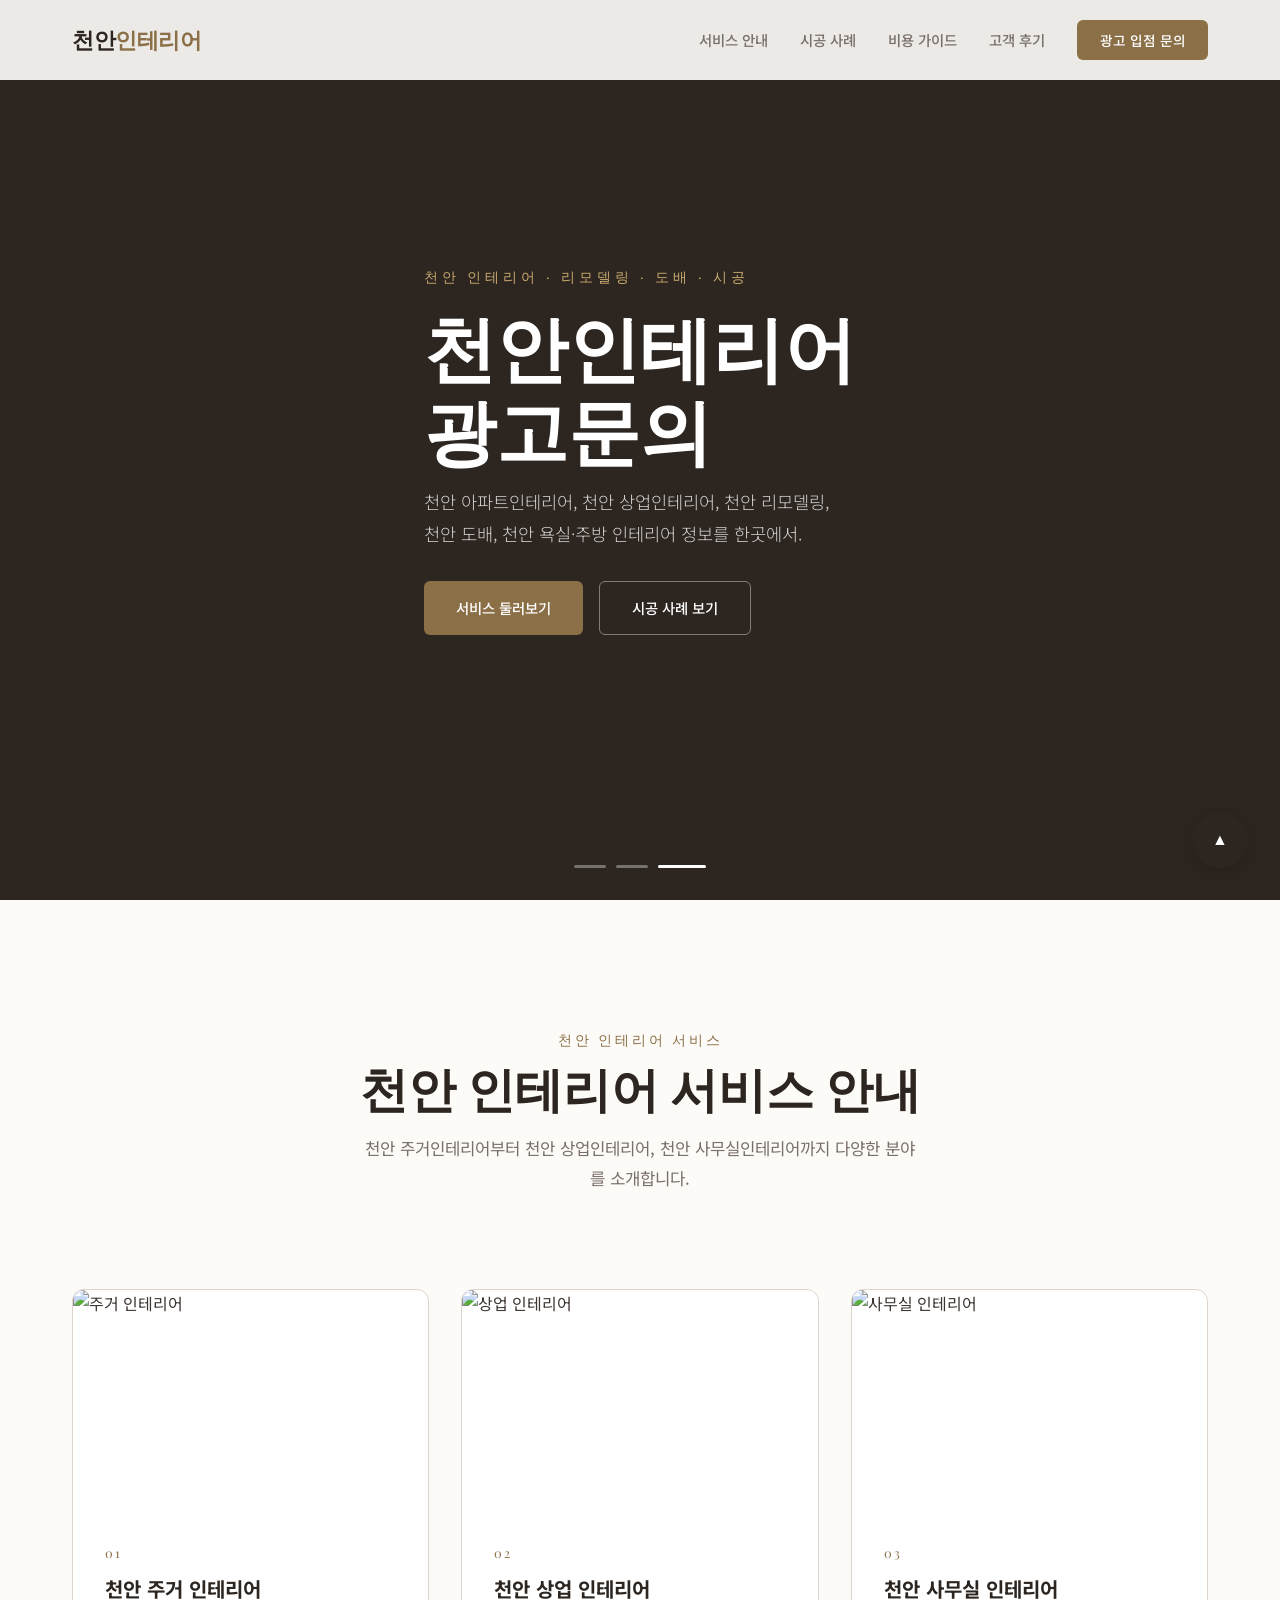
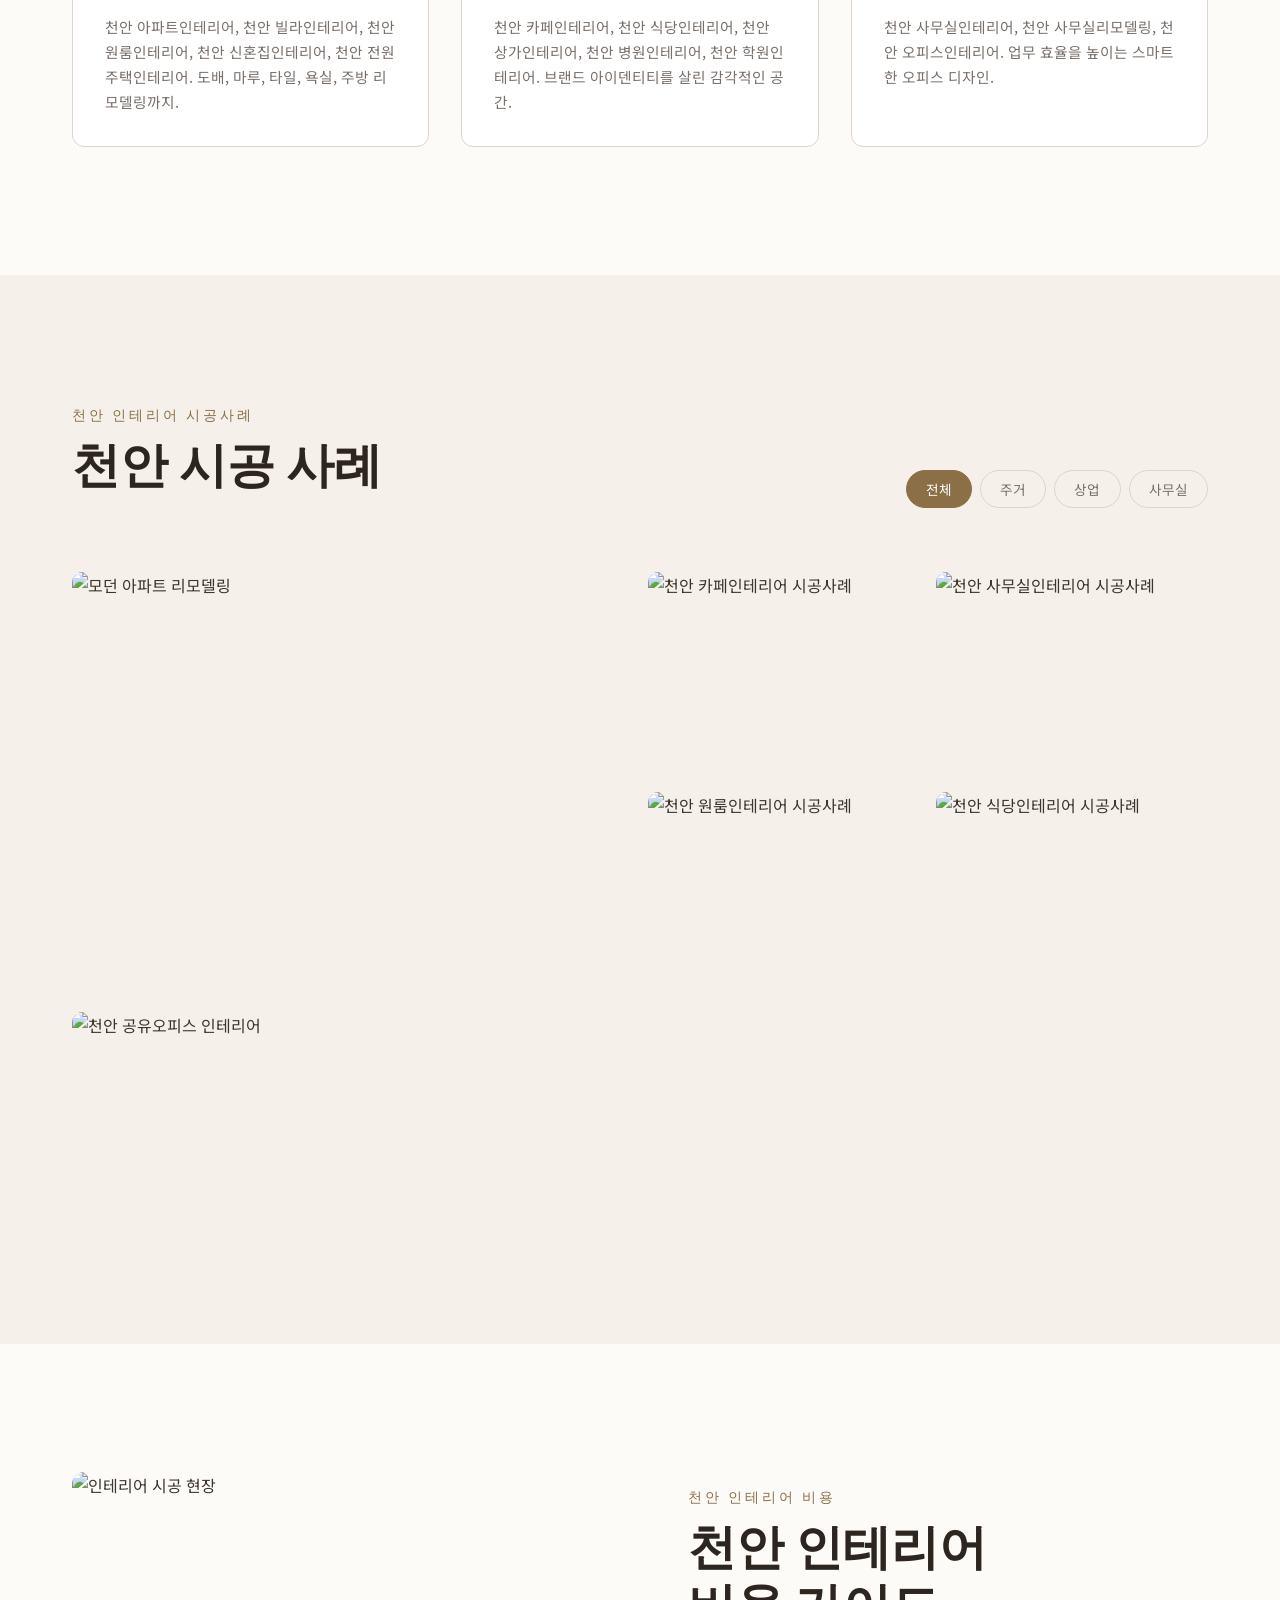
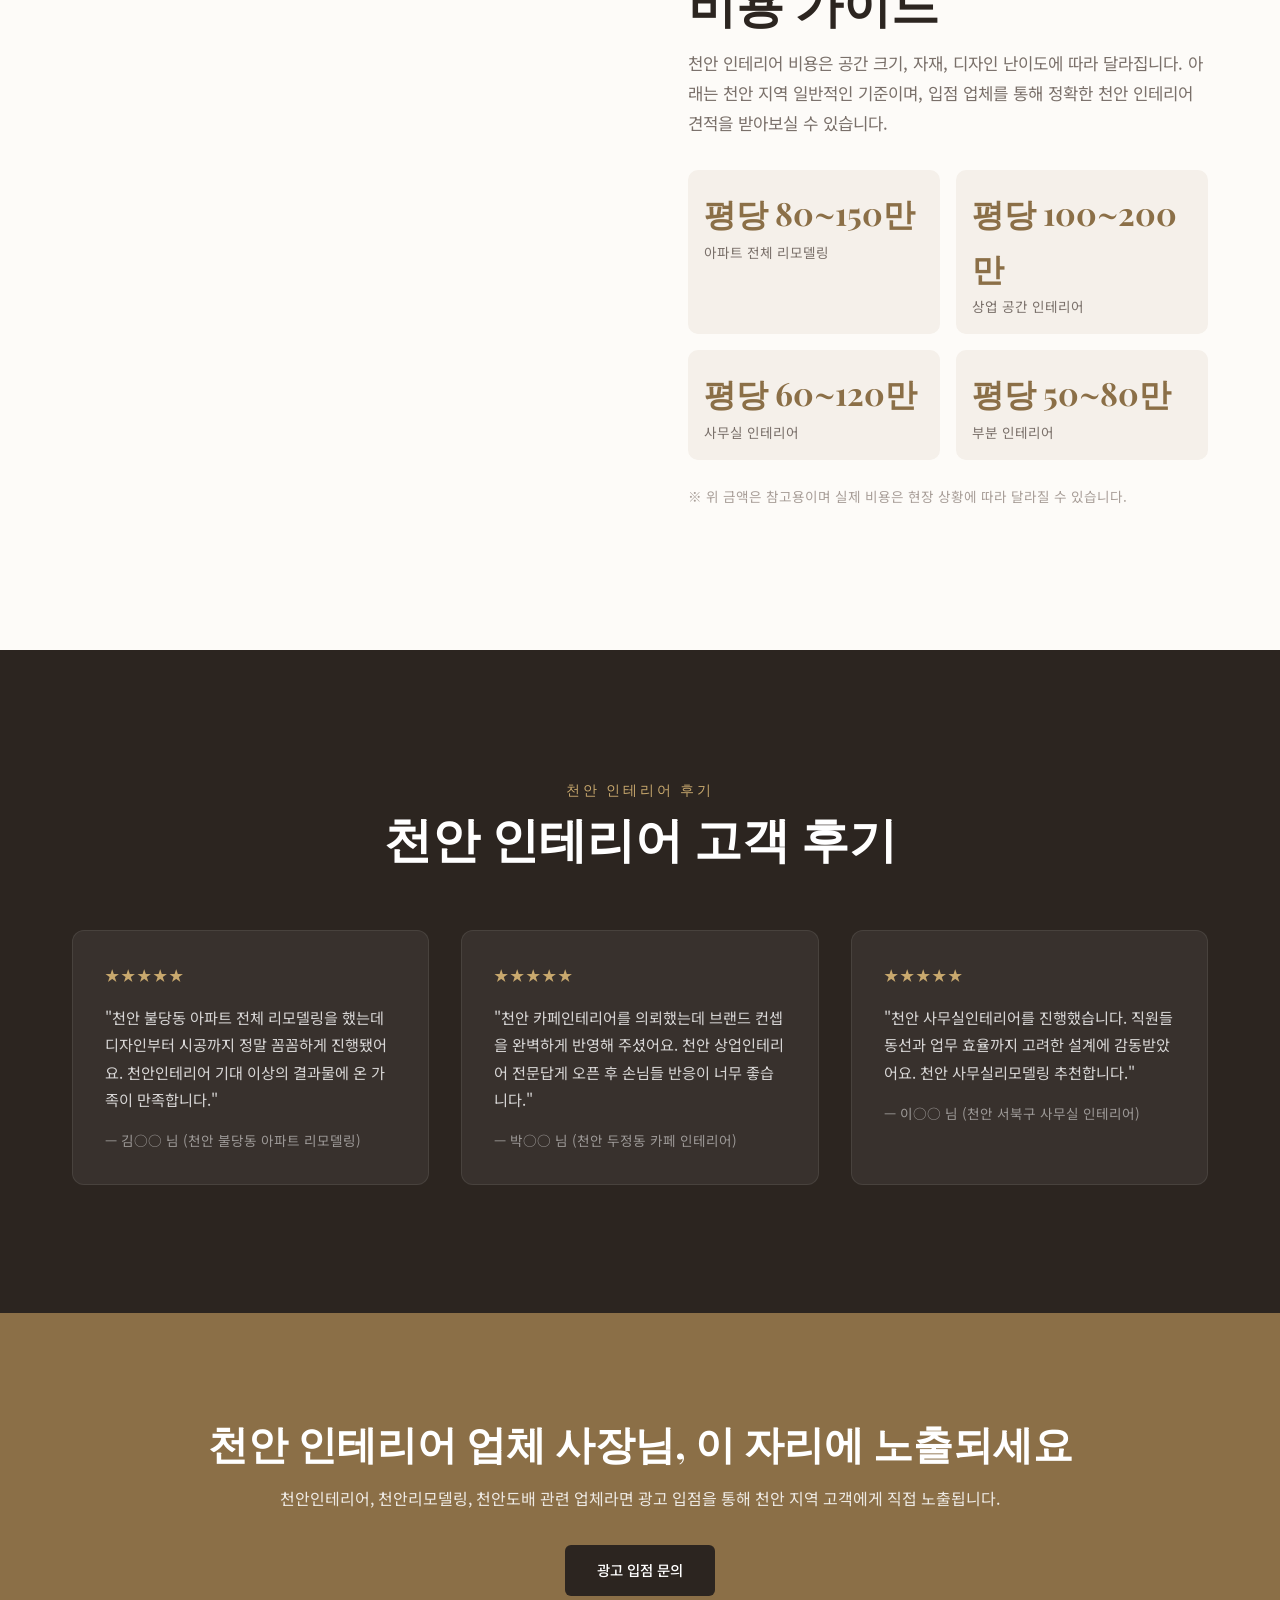
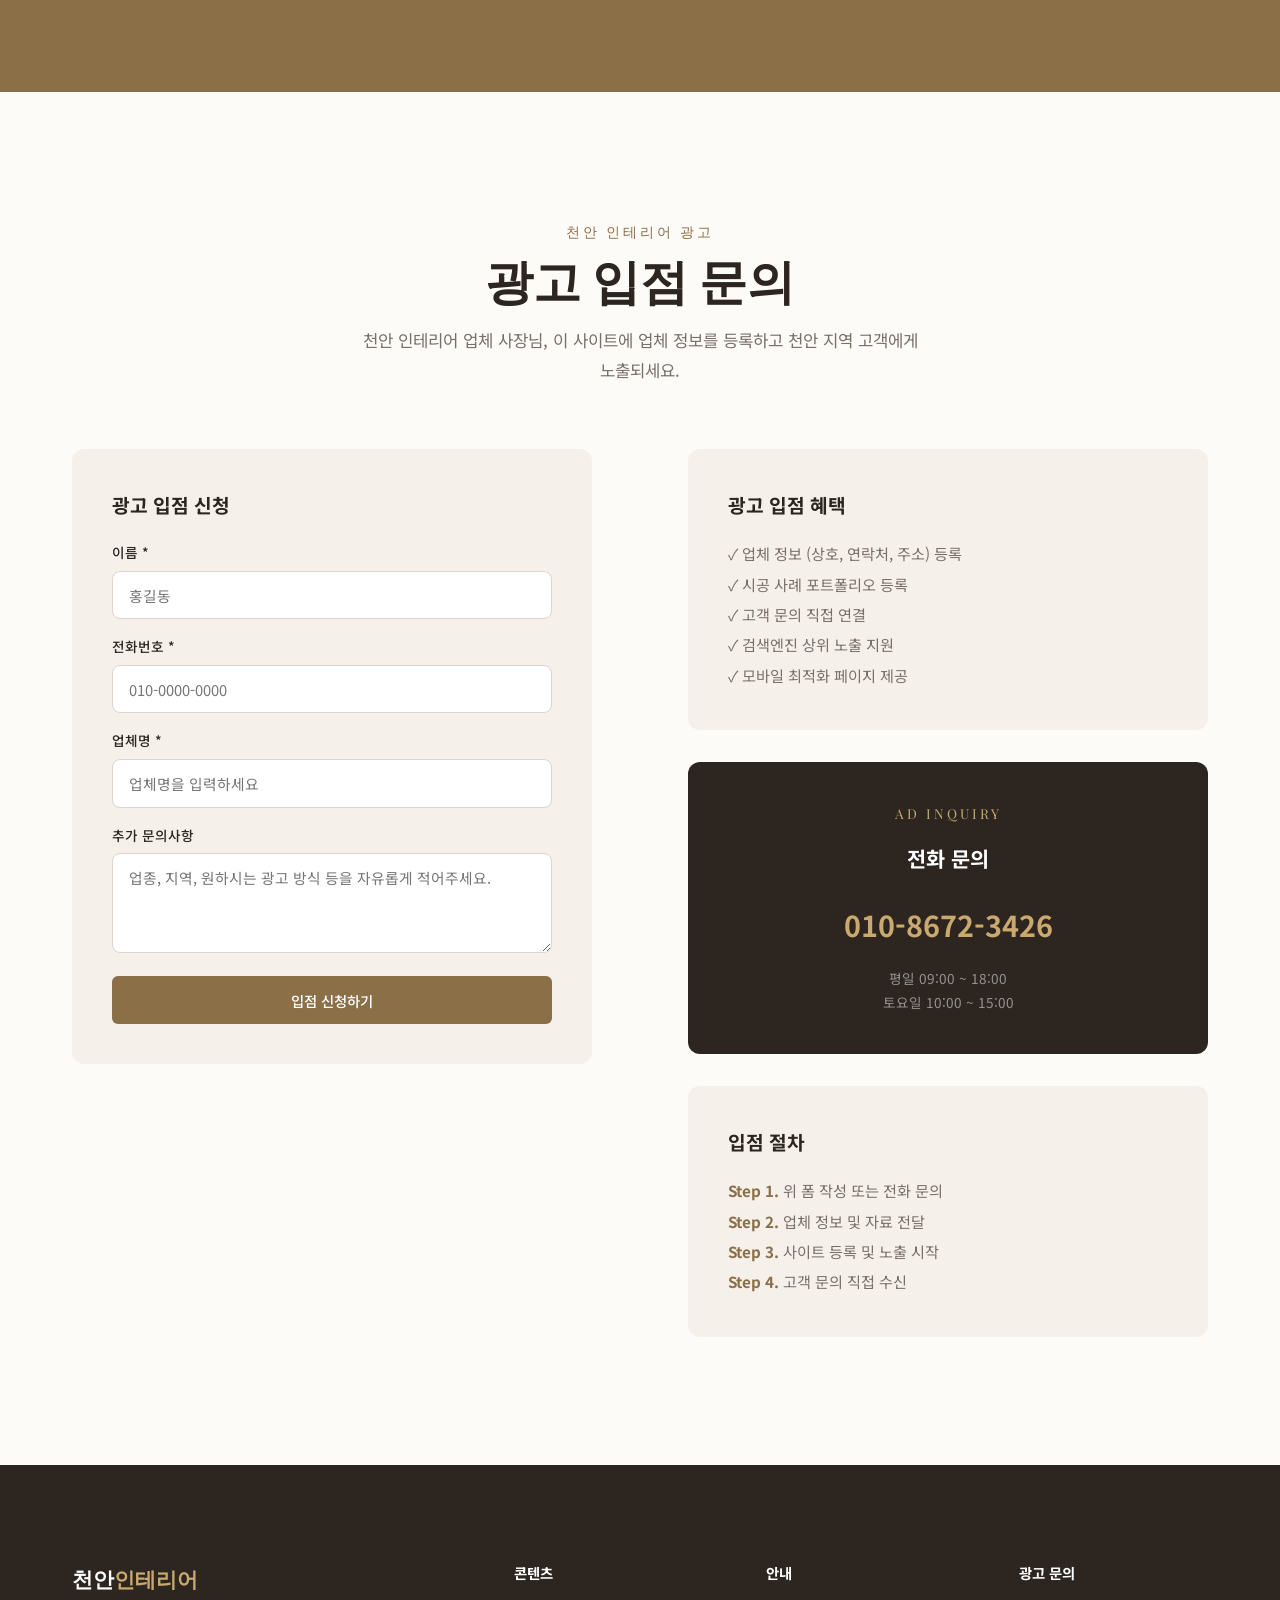
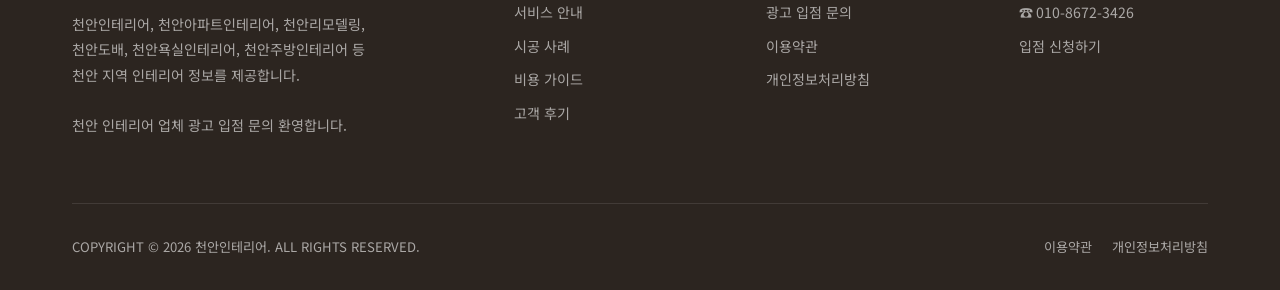
==== index.html @ 2eb87889 "Update index.html" ====
<!DOCTYPE html>
<html lang="ko">
<head>
<meta name="naver-site-verification" content="bac5c6cd69837861f1b905e8bbb9c95195d04181" />
<meta charset="utf-8">
<meta name="viewport" content="width=device-width,initial-scale=1.0">
<meta http-equiv="X-UA-Compatible" content="IE=edge">

<!-- SEO 메타태그 -->
<meta name="robots" content="ALL">
<meta name="NaverBot" content="All">
<meta name="NaverBot" content="index,follow">
<meta name="Yeti" content="All">
<meta name="Yeti" content="index,follow">
<meta name="Googlebot" content="index,follow">
<meta name="Bingbot" content="index,follow">
<meta name="DaumBot" content="All">
<meta name="DaumBot" content="index,follow">
<meta name="Slurp" content="index,follow">
<meta name="title" content="천안인테리어">
<meta name="description" content="천안인테리어,천안아파트인테리어,천안주거인테리어,천안상업인테리어,천안사무실인테리어,천안리모델링,천안집수리,천안도배,천안타일,천안욕실인테리어,천안주방인테리어,천안원룸인테리어,천안신혼집인테리어,천안전원주택인테리어,천안카페인테리어,천안상가인테리어,천안식당인테리어,천안병원인테리어,천안학원인테리어,천안사무실리모델링,천안동남구인테리어,천안서북구인테리어,천안두정동인테리어,천안불당동인테리어,천안쌍용동인테리어,천안성정동인테리어,아산인테리어">
<meta name="keywords" content="천안인테리어,천안아파트인테리어,천안주거인테리어,천안상업인테리어,천안사무실인테리어,천안리모델링,천안집수리,천안도배,천안타일,천안욕실인테리어,천안주방인테리어,천안원룸인테리어,천안신혼집인테리어,천안전원주택인테리어,천안카페인테리어,천안상가인테리어,천안식당인테리어,천안병원인테리어,천안학원인테리어,천안사무실리모델링,천안동남구인테리어,천안서북구인테리어,천안두정동인테리어,천안불당동인테리어,천안쌍용동인테리어,천안성정동인테리어,아산인테리어,천안인테리어업체,천안인테리어추천,천안인테리어비용,천안인테리어견적">
<meta name="author" content="https://cheonaninterior.daewoonai.com">
<meta name="HandheldFriendly" content="true">
<meta name="format-detection" content="telephone=no">
<link rel="canonical" href="https://cheonaninterior.daewoonai.com/">

<!-- Open Graph -->
<meta property="og:type" content="website">
<meta property="og:title" content="천안인테리어">
<meta property="og:description" content="천안인테리어,천안아파트인테리어,천안주거인테리어,천안상업인테리어,천안사무실인테리어,천안리모델링,천안도배,천안욕실인테리어,천안주방인테리어,천안카페인테리어,천안인테리어업체,천안인테리어추천">
<meta property="og:url" content="https://cheonaninterior.daewoonai.com/">
<meta property="og:image" content="https://cheonaninterior.daewoonai.com/images/og-image.jpg">
<meta property="og:site_name" content="천안인테리어">
<meta property="og:locale" content="ko_KR">

<!-- Twitter Card -->
<meta name="twitter:card" content="summary_large_image">
<meta name="twitter:title" content="천안인테리어">
<meta name="twitter:description" content="천안인테리어,천안아파트인테리어,천안리모델링,천안도배,천안욕실인테리어,천안주방인테리어,천안인테리어업체,천안인테리어추천">
<meta name="twitter:image" content="https://cheonaninterior.daewoonai.com/images/og-image.jpg">

<!-- 구조화 데이터 -->
<script type="application/ld+json">
{
  "@context": "https://schema.org",
  "@type": "LocalBusiness",
  "name": "천안인테리어",
  "url": "https://cheonaninterior.daewoonai.com",
  "description": "천안 인테리어 전문 정보 사이트. 아파트인테리어, 상업인테리어, 리모델링, 도배, 타일, 욕실, 주방 인테리어 시공사례 및 비용 가이드 제공.",
  "image": "https://cheonaninterior.daewoonai.com/images/og-image.jpg",
  "address": {
    "@type": "PostalAddress",
    "addressLocality": "천안시",
    "addressRegion": "충청남도",
    "addressCountry": "KR"
  },
  "areaServed": [
    {"@type": "City", "name": "천안시"},
    {"@type": "City", "name": "아산시"}
  ],
  "serviceType": ["인테리어","리모델링","도배","타일시공","욕실인테리어","주방인테리어","사무실인테리어","상업인테리어","카페인테리어"]
}
</script>
<title>천안인테리어 - 천안아파트인테리어,천안리모델링,천안도배,천안욕실인테리어,천안주방인테리어</title>
<style>
/* ============================================
   대우나이 인테리어 - Design System
   Font: Noto Sans KR + Playfair Display
   Theme: Warm luxury, earthy tones
   ============================================ */

@import url('https://fonts.googleapis.com/css2?family=Noto+Sans+KR:wght@300;400;500;700&family=Playfair+Display:ital,wght@0,400;0,700;1,400&display=swap');

:root {
  /* Colors - Warm Earthy Palette */
  --c-primary: #8B6F47;
  --c-primary-dark: #6B5535;
  --c-primary-light: #A8956E;
  --c-accent: #C4956A;
  --c-dark: #2C2520;
  --c-text: #3D3530;
  --c-text-light: #7A706A;
  --c-text-muted: #A89E98;
  --c-bg: #FDFBF8;
  --c-bg-warm: #F5F0EA;
  --c-bg-section: #EDE7DF;
  --c-white: #FFFFFF;
  --c-border: #DDD5CC;
  --c-success: #5A8C6F;
  --c-gold: #C9A96E;

  /* Typography */
  --font-display: 'Playfair Display', Georgia, serif;
  --font-body: 'Noto Sans KR', -apple-system, sans-serif;

  /* Spacing */
  --space-xs: 0.5rem;
  --space-sm: 1rem;
  --space-md: 2rem;
  --space-lg: 4rem;
  --space-xl: 6rem;
  --space-2xl: 8rem;

  /* Layout */
  --max-width: 1200px;
  --header-height: 80px;

  /* Transitions */
  --ease: cubic-bezier(0.25, 0.46, 0.45, 0.94);
  --ease-out: cubic-bezier(0.22, 1, 0.36, 1);
}

/* Reset */
*, *::before, *::after { box-sizing: border-box; margin: 0; padding: 0; }

html {
  font-size: 16px;
  scroll-behavior: smooth;
  -webkit-font-smoothing: antialiased;
}

body {
  font-family: var(--font-body);
  color: var(--c-text);
  background: var(--c-bg);
  line-height: 1.7;
  overflow-x: hidden;
}

img { max-width: 100%; height: auto; display: block; }
a { text-decoration: none; color: inherit; transition: color 0.3s var(--ease); }
ul, ol { list-style: none; }

.container {
  max-width: var(--max-width);
  margin: 0 auto;
  padding: 0 var(--space-md);
}

/* ============================================
   Typography
   ============================================ */
.section-label {
  font-family: var(--font-display);
  font-size: 0.85rem;
  letter-spacing: 3px;
  text-transform: uppercase;
  color: var(--c-primary);
  margin-bottom: var(--space-xs);
}

.section-title {
  font-family: var(--font-display);
  font-size: clamp(2rem, 4vw, 3rem);
  font-weight: 700;
  color: var(--c-dark);
  line-height: 1.2;
  margin-bottom: var(--space-sm);
}

.section-desc {
  font-size: 1.05rem;
  color: var(--c-text-light);
  max-width: 560px;
  line-height: 1.8;
}

/* ============================================
   Header & Navigation
   ============================================ */
.header {
  position: fixed;
  top: 0;
  left: 0;
  right: 0;
  z-index: 1000;
  background: rgba(253, 251, 248, 0.92);
  backdrop-filter: blur(20px);
  -webkit-backdrop-filter: blur(20px);
  border-bottom: 1px solid transparent;
  transition: all 0.4s var(--ease);
  height: var(--header-height);
}

.header.scrolled {
  border-bottom-color: var(--c-border);
  box-shadow: 0 1px 20px rgba(44, 37, 32, 0.06);
}

.header-inner {
  max-width: var(--max-width);
  margin: 0 auto;
  padding: 0 var(--space-md);
  display: flex;
  align-items: center;
  justify-content: space-between;
  height: 100%;
}

.logo {
  font-family: var(--font-display);
  font-size: 1.4rem;
  font-weight: 700;
  color: var(--c-dark);
  letter-spacing: -0.5px;
}

.logo span {
  color: var(--c-primary);
}

.nav-links {
  display: flex;
  gap: var(--space-md);
  align-items: center;
}

.nav-links a {
  font-size: 0.9rem;
  font-weight: 500;
  color: var(--c-text-light);
  position: relative;
  padding: 0.5rem 0;
  transition: color 0.3s var(--ease);
}

.nav-links a::after {
  content: '';
  position: absolute;
  bottom: 0;
  left: 0;
  width: 0;
  height: 2px;
  background: var(--c-primary);
  transition: width 0.3s var(--ease);
}

.nav-links a:hover,
.nav-links a.active {
  color: var(--c-dark);
}

.nav-links a:hover::after,
.nav-links a.active::after {
  width: 100%;
}

.nav-cta {
  background: var(--c-primary) !important;
  color: var(--c-white) !important;
  padding: 0.6rem 1.4rem !important;
  border-radius: 6px;
  font-size: 0.85rem !important;
  font-weight: 500;
  transition: background 0.3s var(--ease), transform 0.2s var(--ease) !important;
}

.nav-cta::after { display: none !important; }

.nav-cta:hover {
  background: var(--c-primary-dark) !important;
  transform: translateY(-1px);
}

/* Mobile Menu */
.menu-toggle {
  display: none;
  flex-direction: column;
  gap: 5px;
  cursor: pointer;
  padding: 8px;
  background: none;
  border: none;
}

.menu-toggle span {
  display: block;
  width: 22px;
  height: 2px;
  background: var(--c-dark);
  transition: all 0.3s var(--ease);
}

.menu-toggle.active span:nth-child(1) { transform: rotate(45deg) translate(5px, 5px); }
.menu-toggle.active span:nth-child(2) { opacity: 0; }
.menu-toggle.active span:nth-child(3) { transform: rotate(-45deg) translate(5px, -5px); }

/* ============================================
   Hero Section
   ============================================ */
.hero {
  position: relative;
  height: 100vh;
  min-height: 600px;
  max-height: 900px;
  display: flex;
  align-items: center;
  overflow: hidden;
  background: var(--c-dark);
}

.hero-slide {
  position: absolute;
  inset: 0;
  opacity: 0;
  transition: opacity 1.2s var(--ease);
}

.hero-slide.active { opacity: 1; }

.hero-slide-bg {
  position: absolute;
  inset: 0;
  background-size: cover;
  background-position: center;
  transform: scale(1.05);
  transition: transform 8s linear;
}

.hero-slide.active .hero-slide-bg {
  transform: scale(1);
}

.hero-overlay {
  position: absolute;
  inset: 0;
  background: linear-gradient(135deg, rgba(44, 37, 32, 0.75) 0%, rgba(44, 37, 32, 0.3) 100%);
}

.hero-content {
  position: relative;
  z-index: 2;
  max-width: var(--max-width);
  margin: 0 auto;
  padding: 0 var(--space-md);
  color: var(--c-white);
}

.hero-label {
  font-family: var(--font-display);
  font-size: 0.85rem;
  letter-spacing: 4px;
  text-transform: uppercase;
  color: var(--c-gold);
  margin-bottom: var(--space-sm);
  opacity: 0;
  transform: translateY(20px);
  animation: fadeUp 0.8s var(--ease-out) 0.3s forwards;
}

.hero-title {
  font-family: var(--font-display);
  font-size: clamp(2.5rem, 6vw, 4.5rem);
  font-weight: 700;
  line-height: 1.15;
  margin-bottom: var(--space-sm);
  opacity: 0;
  transform: translateY(30px);
  animation: fadeUp 0.8s var(--ease-out) 0.5s forwards;
}

.hero-subtitle {
  font-size: 1.1rem;
  font-weight: 300;
  line-height: 1.8;
  color: rgba(255,255,255,0.8);
  max-width: 500px;
  margin-bottom: var(--space-md);
  opacity: 0;
  transform: translateY(20px);
  animation: fadeUp 0.8s var(--ease-out) 0.7s forwards;
}

.hero-actions {
  display: flex;
  gap: var(--space-sm);
  opacity: 0;
  transform: translateY(20px);
  animation: fadeUp 0.8s var(--ease-out) 0.9s forwards;
}

.hero-indicators {
  position: absolute;
  bottom: var(--space-md);
  left: 50%;
  transform: translateX(-50%);
  display: flex;
  gap: 10px;
  z-index: 3;
}

.hero-dot {
  width: 32px;
  height: 3px;
  background: rgba(255,255,255,0.35);
  border: none;
  cursor: pointer;
  transition: all 0.4s var(--ease);
  border-radius: 2px;
}

.hero-dot.active {
  background: var(--c-white);
  width: 48px;
}

/* ============================================
   Buttons
   ============================================ */
.btn {
  display: inline-flex;
  align-items: center;
  gap: 0.5rem;
  padding: 0.85rem 2rem;
  border-radius: 6px;
  font-family: var(--font-body);
  font-size: 0.9rem;
  font-weight: 500;
  cursor: pointer;
  border: none;
  transition: all 0.3s var(--ease);
}

.btn-primary {
  background: var(--c-primary);
  color: var(--c-white);
}

.btn-primary:hover {
  background: var(--c-primary-dark);
  transform: translateY(-2px);
  box-shadow: 0 8px 24px rgba(139, 111, 71, 0.3);
}

.btn-outline {
  background: transparent;
  color: var(--c-white);
  border: 1px solid rgba(255,255,255,0.4);
}

.btn-outline:hover {
  background: rgba(255,255,255,0.1);
  border-color: var(--c-white);
}

.btn-dark {
  background: var(--c-dark);
  color: var(--c-white);
}

.btn-dark:hover {
  background: #1a1512;
  transform: translateY(-2px);
}

/* ============================================
   Services Section
   ============================================ */
.services {
  padding: var(--space-2xl) 0;
  background: var(--c-bg);
}

.services-header {
  text-align: center;
  margin-bottom: var(--space-xl);
}

.services-header .section-desc {
  margin: 0 auto;
}

.services-grid {
  display: grid;
  grid-template-columns: repeat(3, 1fr);
  gap: var(--space-md);
}

.service-card {
  position: relative;
  background: var(--c-white);
  border-radius: 12px;
  overflow: hidden;
  transition: all 0.4s var(--ease);
  border: 1px solid var(--c-border);
}

.service-card:hover {
  transform: translateY(-8px);
  box-shadow: 0 20px 60px rgba(44, 37, 32, 0.1);
  border-color: transparent;
}

.service-card-img {
  height: 220px;
  overflow: hidden;
}

.service-card-img img {
  width: 100%;
  height: 100%;
  object-fit: cover;
  transition: transform 0.6s var(--ease);
}

.service-card:hover .service-card-img img {
  transform: scale(1.08);
}

.service-card-body {
  padding: var(--space-md);
}

.service-card-num {
  font-family: var(--font-display);
  font-size: 0.8rem;
  color: var(--c-primary);
  letter-spacing: 2px;
  margin-bottom: var(--space-xs);
}

.service-card-title {
  font-size: 1.25rem;
  font-weight: 700;
  color: var(--c-dark);
  margin-bottom: 0.5rem;
}

.service-card-desc {
  font-size: 0.92rem;
  color: var(--c-text-light);
  line-height: 1.7;
}

/* ============================================
   Portfolio Section
   ============================================ */
.portfolio {
  padding: var(--space-2xl) 0;
  background: var(--c-bg-warm);
}

.portfolio-header {
  display: flex;
  justify-content: space-between;
  align-items: flex-end;
  margin-bottom: var(--space-lg);
}

.portfolio-filters {
  display: flex;
  gap: 0.5rem;
}

.filter-btn {
  padding: 0.5rem 1.2rem;
  border: 1px solid var(--c-border);
  border-radius: 100px;
  background: transparent;
  font-family: var(--font-body);
  font-size: 0.85rem;
  color: var(--c-text-light);
  cursor: pointer;
  transition: all 0.3s var(--ease);
}

.filter-btn.active,
.filter-btn:hover {
  background: var(--c-primary);
  color: var(--c-white);
  border-color: var(--c-primary);
}

.portfolio-grid {
  display: grid;
  grid-template-columns: repeat(4, 1fr);
  gap: var(--space-sm);
}

.portfolio-item {
  position: relative;
  border-radius: 10px;
  overflow: hidden;
  aspect-ratio: 4/3;
  cursor: pointer;
}

.portfolio-item img {
  width: 100%;
  height: 100%;
  object-fit: cover;
  transition: transform 0.6s var(--ease);
}

.portfolio-item-overlay {
  position: absolute;
  inset: 0;
  background: linear-gradient(180deg, transparent 40%, rgba(44, 37, 32, 0.85) 100%);
  opacity: 0;
  transition: opacity 0.4s var(--ease);
  display: flex;
  flex-direction: column;
  justify-content: flex-end;
  padding: var(--space-sm);
}

.portfolio-item:hover img { transform: scale(1.08); }
.portfolio-item:hover .portfolio-item-overlay { opacity: 1; }

.portfolio-item-title {
  color: var(--c-white);
  font-size: 1rem;
  font-weight: 500;
}

.portfolio-item-cat {
  color: var(--c-gold);
  font-size: 0.8rem;
  letter-spacing: 1px;
  text-transform: uppercase;
}

/* Portfolio large items */
.portfolio-grid .portfolio-item:nth-child(1) {
  grid-column: span 2;
  grid-row: span 2;
}

/* ============================================
   About / Why Us Section
   ============================================ */
.about {
  padding: var(--space-2xl) 0;
  background: var(--c-bg);
}

.about-grid {
  display: grid;
  grid-template-columns: 1fr 1fr;
  gap: var(--space-xl);
  align-items: center;
}

.about-image {
  position: relative;
  border-radius: 12px;
  overflow: hidden;
  aspect-ratio: 4/5;
}

.about-image img {
  width: 100%;
  height: 100%;
  object-fit: cover;
}

.about-image-badge {
  position: absolute;
  bottom: var(--space-md);
  right: var(--space-md);
  background: var(--c-primary);
  color: var(--c-white);
  padding: var(--space-sm) var(--space-md);
  border-radius: 8px;
}

.about-image-badge .badge-num {
  font-family: var(--font-display);
  font-size: 2.5rem;
  font-weight: 700;
  line-height: 1;
}

.about-image-badge .badge-text {
  font-size: 0.85rem;
  opacity: 0.85;
}

.about-stats {
  display: grid;
  grid-template-columns: repeat(2, 1fr);
  gap: var(--space-sm);
  margin-top: var(--space-md);
}

.stat-item {
  padding: var(--space-sm);
  background: var(--c-bg-warm);
  border-radius: 10px;
}

.stat-num {
  font-family: var(--font-display);
  font-size: 2rem;
  font-weight: 700;
  color: var(--c-primary);
}

.stat-label {
  font-size: 0.85rem;
  color: var(--c-text-light);
}

/* ============================================
   Reviews Section
   ============================================ */
.reviews {
  padding: var(--space-2xl) 0;
  background: var(--c-dark);
  color: var(--c-white);
}

.reviews .section-label { color: var(--c-gold); }
.reviews .section-title { color: var(--c-white); }

.reviews-grid {
  display: grid;
  grid-template-columns: repeat(3, 1fr);
  gap: var(--space-md);
  margin-top: var(--space-lg);
}

.review-card {
  background: rgba(255,255,255,0.06);
  border: 1px solid rgba(255,255,255,0.08);
  border-radius: 12px;
  padding: var(--space-md);
  transition: all 0.3s var(--ease);
}

.review-card:hover {
  background: rgba(255,255,255,0.1);
  transform: translateY(-4px);
}

.review-stars {
  color: var(--c-gold);
  font-size: 0.9rem;
  margin-bottom: var(--space-sm);
  letter-spacing: 2px;
}

.review-text {
  font-size: 0.95rem;
  line-height: 1.8;
  color: rgba(255,255,255,0.8);
  margin-bottom: var(--space-sm);
}

.review-author {
  font-size: 0.85rem;
  color: rgba(255,255,255,0.5);
}

/* ============================================
   Location Section
   ============================================ */
.location {
  padding: var(--space-2xl) 0;
  background: var(--c-bg-warm);
}

.location-grid {
  display: grid;
  grid-template-columns: 1fr 1fr;
  gap: var(--space-lg);
  margin-top: var(--space-lg);
}

.location-map {
  border-radius: 12px;
  overflow: hidden;
  aspect-ratio: 4/3;
  border: 1px solid var(--c-border);
}

.location-map iframe {
  width: 100%;
  height: 100%;
  border: 0;
}

.location-info-list {
  display: flex;
  flex-direction: column;
  gap: var(--space-md);
  justify-content: center;
}

.location-info-item {
  display: flex;
  gap: var(--space-sm);
  align-items: flex-start;
}

.location-icon {
  width: 48px;
  height: 48px;
  background: var(--c-primary);
  color: var(--c-white);
  border-radius: 10px;
  display: flex;
  align-items: center;
  justify-content: center;
  flex-shrink: 0;
  font-size: 1.2rem;
}

.location-info-title {
  font-weight: 700;
  font-size: 0.95rem;
  color: var(--c-dark);
  margin-bottom: 0.2rem;
}

.location-info-text {
  font-size: 0.9rem;
  color: var(--c-text-light);
  line-height: 1.6;
}

/* ============================================
   CTA Section
   ============================================ */
.cta {
  padding: var(--space-xl) 0;
  background: var(--c-primary);
  text-align: center;
  color: var(--c-white);
}

.cta-title {
  font-family: var(--font-display);
  font-size: clamp(1.8rem, 3.5vw, 2.5rem);
  font-weight: 700;
  margin-bottom: var(--space-xs);
}

.cta-desc {
  font-size: 1rem;
  opacity: 0.85;
  margin-bottom: var(--space-md);
}

.cta .btn-dark:hover {
  background: var(--c-white);
  color: var(--c-primary);
}

/* ============================================
   Contact Section
   ============================================ */
.contact {
  padding: var(--space-2xl) 0;
  background: var(--c-bg);
}

.contact-grid {
  display: grid;
  grid-template-columns: 1fr 1fr;
  gap: var(--space-xl);
  margin-top: var(--space-lg);
}

.contact-form {
  display: flex;
  flex-direction: column;
  gap: var(--space-sm);
}

.form-group label {
  display: block;
  font-size: 0.85rem;
  font-weight: 500;
  color: var(--c-dark);
  margin-bottom: 0.4rem;
}

.form-group input,
.form-group textarea,
.form-group select {
  width: 100%;
  padding: 0.8rem 1rem;
  border: 1px solid var(--c-border);
  border-radius: 8px;
  font-family: var(--font-body);
  font-size: 0.92rem;
  color: var(--c-text);
  background: var(--c-white);
  transition: border-color 0.3s var(--ease);
}

.form-group input:focus,
.form-group textarea:focus,
.form-group select:focus {
  outline: none;
  border-color: var(--c-primary);
  box-shadow: 0 0 0 3px rgba(139, 111, 71, 0.1);
}

.form-group textarea { min-height: 140px; resize: vertical; }

.form-row {
  display: grid;
  grid-template-columns: 1fr 1fr;
  gap: var(--space-sm);
}

/* ============================================
   Footer
   ============================================ */
.footer {
  background: var(--c-dark);
  color: rgba(255,255,255,0.6);
  padding: var(--space-xl) 0 var(--space-md);
}

.footer-grid {
  display: grid;
  grid-template-columns: 2fr 1fr 1fr 1fr;
  gap: var(--space-lg);
  margin-bottom: var(--space-lg);
}

.footer-logo {
  font-family: var(--font-display);
  font-size: 1.3rem;
  font-weight: 700;
  color: var(--c-white);
  margin-bottom: var(--space-sm);
}

.footer-logo span { color: var(--c-gold); }

.footer-desc {
  font-size: 0.88rem;
  line-height: 1.8;
}

.footer-heading {
  font-size: 0.9rem;
  font-weight: 700;
  color: var(--c-white);
  margin-bottom: var(--space-sm);
}

.footer-links {
  display: flex;
  flex-direction: column;
  gap: 0.6rem;
}

.footer-links a {
  font-size: 0.88rem;
  transition: color 0.3s var(--ease);
}

.footer-links a:hover { color: var(--c-gold); }

.footer-bottom {
  border-top: 1px solid rgba(255,255,255,0.1);
  padding-top: var(--space-md);
  display: flex;
  justify-content: space-between;
  align-items: center;
  font-size: 0.82rem;
}

/* ============================================
   Floating CTA (Mobile)
   ============================================ */
.floating-cta {
  position: fixed;
  bottom: var(--space-md);
  right: var(--space-md);
  z-index: 999;
  display: flex;
  flex-direction: column;
  gap: 0.5rem;
}

.float-btn {
  width: 56px;
  height: 56px;
  border-radius: 50%;
  display: flex;
  align-items: center;
  justify-content: center;
  color: var(--c-white);
  font-size: 1.3rem;
  box-shadow: 0 4px 20px rgba(0,0,0,0.15);
  transition: all 0.3s var(--ease);
  border: none;
  cursor: pointer;
}

.float-btn:hover {
  transform: scale(1.1);
  box-shadow: 0 6px 28px rgba(0,0,0,0.2);
}

.float-btn-phone { background: var(--c-primary); }
.float-btn-top { background: var(--c-dark); font-size: 1rem; opacity: 0; pointer-events: none; }
.float-btn-top.visible { opacity: 1; pointer-events: all; }

/* ============================================
   Animations
   ============================================ */
@keyframes fadeUp {
  to { opacity: 1; transform: translateY(0); }
}

.fade-in {
  opacity: 0;
  transform: translateY(30px);
  transition: opacity 0.7s var(--ease-out), transform 0.7s var(--ease-out);
}

.fade-in.visible {
  opacity: 1;
  transform: translateY(0);
}

.fade-in-left {
  opacity: 0;
  transform: translateX(-30px);
  transition: opacity 0.7s var(--ease-out), transform 0.7s var(--ease-out);
}

.fade-in-left.visible {
  opacity: 1;
  transform: translateX(0);
}

.fade-in-right {
  opacity: 0;
  transform: translateX(30px);
  transition: opacity 0.7s var(--ease-out), transform 0.7s var(--ease-out);
}

.fade-in-right.visible {
  opacity: 1;
  transform: translateX(0);
}

/* ============================================
   Responsive
   ============================================ */
@media (max-width: 1024px) {
  .services-grid { grid-template-columns: repeat(2, 1fr); }
  .portfolio-grid { grid-template-columns: repeat(3, 1fr); }
  .portfolio-grid .portfolio-item:nth-child(1) { grid-column: span 2; grid-row: span 1; }
  .reviews-grid { grid-template-columns: repeat(2, 1fr); }
  .footer-grid { grid-template-columns: 1fr 1fr; gap: var(--space-md); }
}

@media (max-width: 768px) {
  :root { --header-height: 64px; }

  .menu-toggle { display: flex; }

  .nav-links {
    position: fixed;
    top: var(--header-height);
    left: 0;
    right: 0;
    background: var(--c-bg);
    flex-direction: column;
    padding: var(--space-md);
    gap: 0;
    border-bottom: 1px solid var(--c-border);
    transform: translateY(-100%);
    opacity: 0;
    pointer-events: none;
    transition: all 0.4s var(--ease);
  }

  .nav-links.open {
    transform: translateY(0);
    opacity: 1;
    pointer-events: all;
  }

  .nav-links a {
    padding: 0.8rem 0;
    border-bottom: 1px solid var(--c-border);
    width: 100%;
  }

  .nav-cta {
    text-align: center;
    margin-top: var(--space-xs);
    justify-content: center;
  }

  .hero { min-height: 500px; max-height: 700px; }
  .hero-title { font-size: clamp(2rem, 8vw, 3rem); }

  .services-grid { grid-template-columns: 1fr; }
  .about-grid { grid-template-columns: 1fr; gap: var(--space-md); }
  .portfolio-grid { grid-template-columns: repeat(2, 1fr); }
  .portfolio-grid .portfolio-item:nth-child(1) { grid-column: span 1; }
  .portfolio-header { flex-direction: column; gap: var(--space-sm); align-items: flex-start; }
  .reviews-grid { grid-template-columns: 1fr; }
  .location-grid { grid-template-columns: 1fr; }
  .contact-grid { grid-template-columns: 1fr; }
  .form-row { grid-template-columns: 1fr; }
  .footer-grid { grid-template-columns: 1fr; }
  .footer-bottom { flex-direction: column; gap: var(--space-xs); text-align: center; }
}

@media (max-width: 480px) {
  .portfolio-grid { grid-template-columns: 1fr; }
  .hero-actions { flex-direction: column; }
  .portfolio-filters { flex-wrap: wrap; }
}
</style>
</head>
<body>

<!-- Header -->
<header class="header" id="header">
  <div class="header-inner">
    <a href="/" class="logo">천안<span>인테리어</span></a>
    <nav>
      <ul class="nav-links" id="navLinks">
        <li><a href="#services" class="active">서비스 안내</a></li>
        <li><a href="#portfolio">시공 사례</a></li>
        <li><a href="#guide">비용 가이드</a></li>
        <li><a href="#reviews">고객 후기</a></li>
        <li><a href="#ad" class="nav-cta">광고 입점 문의</a></li>
      </ul>
    </nav>
    <button class="menu-toggle" id="menuToggle" aria-label="메뉴 열기">
      <span></span><span></span><span></span>
    </button>
  </div>
</header>

<!-- Hero Slider -->
<section class="hero" id="hero">
  <div class="hero-slide active" data-index="0">
    <div class="hero-slide-bg" style="background-image:url('https://images.unsplash.com/photo-1616486338812-3dadae4b4ace?w=1600&q=80')"></div>
    <div class="hero-overlay"></div>
  </div>
  <div class="hero-slide" data-index="1">
    <div class="hero-slide-bg" style="background-image:url('https://images.unsplash.com/photo-1618221195710-dd6b41faaea6?w=1600&q=80')"></div>
    <div class="hero-overlay"></div>
  </div>
  <div class="hero-slide" data-index="2">
    <div class="hero-slide-bg" style="background-image:url('https://images.unsplash.com/photo-1600210492486-724fe5c67fb0?w=1600&q=80')"></div>
    <div class="hero-overlay"></div>
  </div>

  <div class="hero-content">
    <p class="hero-label">천안 인테리어 · 리모델링 · 도배 · 시공</p>
    <h1 class="hero-title">천안인테리어<br>광고문의</h1>
    <p class="hero-subtitle">천안 아파트인테리어, 천안 상업인테리어, 천안 리모델링,<br>천안 도배, 천안 욕실·주방 인테리어 정보를 한곳에서.</p>
    <div class="hero-actions">
      <a href="#services" class="btn btn-primary">서비스 둘러보기</a>
      <a href="#portfolio" class="btn btn-outline">시공 사례 보기</a>
    </div>
  </div>

  <div class="hero-indicators">
    <button class="hero-dot active" data-slide="0" aria-label="슬라이드 1"></button>
    <button class="hero-dot" data-slide="1" aria-label="슬라이드 2"></button>
    <button class="hero-dot" data-slide="2" aria-label="슬라이드 3"></button>
  </div>
</section>

<!-- Services -->
<section class="services" id="services">
  <div class="container">
    <div class="services-header fade-in">
      <p class="section-label">천안 인테리어 서비스</p>
      <h2 class="section-title">천안 인테리어 서비스 안내</h2>
      <p class="section-desc">천안 주거인테리어부터 천안 상업인테리어, 천안 사무실인테리어까지 다양한 분야를 소개합니다.</p>
    </div>

    <div class="services-grid">
      <div class="service-card fade-in">
        <div class="service-card-img">
          <img src="https://images.unsplash.com/photo-1502672260266-1c1ef2d93688?w=600&q=80" alt="주거 인테리어" loading="lazy">
        </div>
        <div class="service-card-body">
          <p class="service-card-num">01</p>
          <h3 class="service-card-title">천안 주거 인테리어</h3>
          <p class="service-card-desc">천안 아파트인테리어, 천안 빌라인테리어, 천안 원룸인테리어, 천안 신혼집인테리어, 천안 전원주택인테리어. 도배, 마루, 타일, 욕실, 주방 리모델링까지.</p>
        </div>
      </div>

      <div class="service-card fade-in">
        <div class="service-card-img">
          <img src="https://images.unsplash.com/photo-1497366216548-37526070297c?w=600&q=80" alt="상업 인테리어" loading="lazy">
        </div>
        <div class="service-card-body">
          <p class="service-card-num">02</p>
          <h3 class="service-card-title">천안 상업 인테리어</h3>
          <p class="service-card-desc">천안 카페인테리어, 천안 식당인테리어, 천안 상가인테리어, 천안 병원인테리어, 천안 학원인테리어. 브랜드 아이덴티티를 살린 감각적인 공간.</p>
        </div>
      </div>

      <div class="service-card fade-in">
        <div class="service-card-img">
          <img src="https://images.unsplash.com/photo-1604328698692-f76ea9498e76?w=600&q=80" alt="사무실 인테리어" loading="lazy">
        </div>
        <div class="service-card-body">
          <p class="service-card-num">03</p>
          <h3 class="service-card-title">천안 사무실 인테리어</h3>
          <p class="service-card-desc">천안 사무실인테리어, 천안 사무실리모델링, 천안 오피스인테리어. 업무 효율을 높이는 스마트한 오피스 디자인.</p>
        </div>
      </div>
    </div>
  </div>
</section>

<!-- Portfolio -->
<section class="portfolio" id="portfolio">
  <div class="container">
    <div class="portfolio-header fade-in">
      <div>
        <p class="section-label">천안 인테리어 시공사례</p>
        <h2 class="section-title">천안 시공 사례</h2>
      </div>
      <div class="portfolio-filters">
        <button class="filter-btn active" data-filter="all">전체</button>
        <button class="filter-btn" data-filter="residential">주거</button>
        <button class="filter-btn" data-filter="commercial">상업</button>
        <button class="filter-btn" data-filter="office">사무실</button>
      </div>
    </div>

    <div class="portfolio-grid">
      <div class="portfolio-item fade-in" data-category="residential">
        <img src="https://images.unsplash.com/photo-1600607687939-ce8a6c25118c?w=800&q=80" alt="모던 아파트 리모델링" loading="lazy">
        <div class="portfolio-item-overlay">
          <p class="portfolio-item-cat">천안 주거 인테리어</p>
          <h3 class="portfolio-item-title">천안 아파트 리모델링</h3>
        </div>
      </div>
      <div class="portfolio-item fade-in" data-category="commercial">
        <img src="https://images.unsplash.com/photo-1554118811-1e0d58224f24?w=600&q=80" alt="천안 카페인테리어 시공사례" loading="lazy">
        <div class="portfolio-item-overlay">
          <p class="portfolio-item-cat">천안 상업 인테리어</p>
          <h3 class="portfolio-item-title">천안 카페 인테리어</h3>
        </div>
      </div>
      <div class="portfolio-item fade-in" data-category="office">
        <img src="https://images.unsplash.com/photo-1497366811353-6870744d04b2?w=600&q=80" alt="천안 사무실인테리어 시공사례" loading="lazy">
        <div class="portfolio-item-overlay">
          <p class="portfolio-item-cat">천안 사무실 인테리어</p>
          <h3 class="portfolio-item-title">천안 오피스 인테리어</h3>
        </div>
      </div>
      <div class="portfolio-item fade-in" data-category="residential">
        <img src="https://images.unsplash.com/photo-1600566753190-17f0baa2a6c3?w=600&q=80" alt="천안 원룸인테리어 시공사례" loading="lazy">
        <div class="portfolio-item-overlay">
          <p class="portfolio-item-cat">천안 주거 인테리어</p>
          <h3 class="portfolio-item-title">천안 원룸 인테리어</h3>
        </div>
      </div>
      <div class="portfolio-item fade-in" data-category="commercial">
        <img src="https://images.unsplash.com/photo-1555396273-367ea4eb4db5?w=600&q=80" alt="천안 식당인테리어 시공사례" loading="lazy">
        <div class="portfolio-item-overlay">
          <p class="portfolio-item-cat">천안 상업 인테리어</p>
          <h3 class="portfolio-item-title">천안 식당 리뉴얼</h3>
        </div>
      </div>
      <div class="portfolio-item fade-in" data-category="office">
        <img src="https://images.unsplash.com/photo-1524758631624-e2822e304c36?w=600&q=80" alt="천안 공유오피스 인테리어" loading="lazy">
        <div class="portfolio-item-overlay">
          <p class="portfolio-item-cat">천안 사무실 인테리어</p>
          <h3 class="portfolio-item-title">천안 공유오피스</h3>
        </div>
      </div>
    </div>
  </div>
</section>

<!-- 비용 가이드 -->
<section class="about" id="guide">
  <div class="container">
    <div class="about-grid">
      <div class="about-image fade-in-left">
        <img src="https://images.unsplash.com/photo-1600585154340-be6161a56a0c?w=800&q=80" alt="인테리어 시공 현장">
      </div>
      <div class="fade-in-right">
        <p class="section-label">천안 인테리어 비용</p>
        <h2 class="section-title">천안 인테리어<br>비용 가이드</h2>
        <p class="section-desc" style="margin-bottom:1.5rem;">
          천안 인테리어 비용은 공간 크기, 자재, 디자인 난이도에 따라 달라집니다. 아래는 천안 지역 일반적인 기준이며, 입점 업체를 통해 정확한 천안 인테리어 견적을 받아보실 수 있습니다.
        </p>
        <div class="about-stats">
          <div class="stat-item">
            <div class="stat-num">평당 80~150만</div>
            <div class="stat-label">아파트 전체 리모델링</div>
          </div>
          <div class="stat-item">
            <div class="stat-num">평당 100~200만</div>
            <div class="stat-label">상업 공간 인테리어</div>
          </div>
          <div class="stat-item">
            <div class="stat-num">평당 60~120만</div>
            <div class="stat-label">사무실 인테리어</div>
          </div>
          <div class="stat-item">
            <div class="stat-num">평당 50~80만</div>
            <div class="stat-label">부분 인테리어</div>
          </div>
        </div>
        <p class="section-desc" style="margin-top:1.5rem;font-size:0.85rem;color:var(--c-text-muted);">
          ※ 위 금액은 참고용이며 실제 비용은 현장 상황에 따라 달라질 수 있습니다.
        </p>
      </div>
    </div>
  </div>
</section>

<!-- Reviews -->
<section class="reviews" id="reviews">
  <div class="container">
    <div class="fade-in" style="text-align:center;">
      <p class="section-label">천안 인테리어 후기</p>
      <h2 class="section-title">천안 인테리어 고객 후기</h2>
    </div>
    <div class="reviews-grid">
      <div class="review-card fade-in">
        <div class="review-stars">&#9733;&#9733;&#9733;&#9733;&#9733;</div>
        <p class="review-text">"천안 불당동 아파트 전체 리모델링을 했는데 디자인부터 시공까지 정말 꼼꼼하게 진행됐어요. 천안인테리어 기대 이상의 결과물에 온 가족이 만족합니다."</p>
        <p class="review-author">— 김○○ 님 (천안 불당동 아파트 리모델링)</p>
      </div>
      <div class="review-card fade-in">
        <div class="review-stars">&#9733;&#9733;&#9733;&#9733;&#9733;</div>
        <p class="review-text">"천안 카페인테리어를 의뢰했는데 브랜드 컨셉을 완벽하게 반영해 주셨어요. 천안 상업인테리어 전문답게 오픈 후 손님들 반응이 너무 좋습니다."</p>
        <p class="review-author">— 박○○ 님 (천안 두정동 카페 인테리어)</p>
      </div>
      <div class="review-card fade-in">
        <div class="review-stars">&#9733;&#9733;&#9733;&#9733;&#9733;</div>
        <p class="review-text">"천안 사무실인테리어를 진행했습니다. 직원들 동선과 업무 효율까지 고려한 설계에 감동받았어요. 천안 사무실리모델링 추천합니다."</p>
        <p class="review-author">— 이○○ 님 (천안 서북구 사무실 인테리어)</p>
      </div>
    </div>
  </div>
</section>

<!-- 광고 입점 CTA -->
<section class="cta" id="ad-cta">
  <div class="container">
    <h2 class="cta-title">천안 인테리어 업체 사장님, 이 자리에 노출되세요</h2>
    <p class="cta-desc">천안인테리어, 천안리모델링, 천안도배 관련 업체라면 광고 입점을 통해 천안 지역 고객에게 직접 노출됩니다.</p>
    <a href="#ad" class="btn btn-dark">광고 입점 문의</a>
  </div>
</section>

<!-- 광고 입점 문의 -->
<section class="contact" id="ad">
  <div class="container">
    <div class="fade-in" style="text-align:center;">
      <p class="section-label">천안 인테리어 광고</p>
      <h2 class="section-title">광고 입점 문의</h2>
      <p class="section-desc" style="margin:0 auto;">천안 인테리어 업체 사장님, 이 사이트에 업체 정보를 등록하고 천안 지역 고객에게 노출되세요.</p>
    </div>

    <div class="contact-grid">
      <div class="fade-in-left">
        <div style="background:var(--c-bg-warm);border-radius:12px;padding:2.5rem;margin-bottom:1.5rem;">
          <h3 style="font-size:1.2rem;font-weight:700;color:var(--c-dark);margin-bottom:1.2rem;">광고 입점 신청</h3>
          <form class="contact-form" onsubmit="handleAdSubmit(event)">
            <div class="form-group">
              <label for="ad-name">이름 *</label>
              <input type="text" id="ad-name" name="name" placeholder="홍길동" required>
            </div>
            <div class="form-group">
              <label for="ad-phone">전화번호 *</label>
              <input type="tel" id="ad-phone" name="phone" placeholder="010-0000-0000" required>
            </div>
            <div class="form-group">
              <label for="ad-company">업체명 *</label>
              <input type="text" id="ad-company" name="company" placeholder="업체명을 입력하세요" required>
            </div>
            <div class="form-group">
              <label for="ad-message">추가 문의사항</label>
              <textarea id="ad-message" name="message" placeholder="업종, 지역, 원하시는 광고 방식 등을 자유롭게 적어주세요." style="min-height:100px;"></textarea>
            </div>
            <button type="submit" class="btn btn-primary" style="width:100%;justify-content:center;">입점 신청하기</button>
          </form>
        </div>
      </div>

      <div class="fade-in-right" style="display:flex;flex-direction:column;justify-content:center;gap:2rem;">
        <div style="background:var(--c-bg-warm);border-radius:12px;padding:2.5rem;">
          <h3 style="font-size:1.2rem;font-weight:700;color:var(--c-dark);margin-bottom:1rem;">광고 입점 혜택</h3>
          <p style="color:var(--c-text-light);line-height:2;font-size:0.95rem;">
            &#10003; 업체 정보 (상호, 연락처, 주소) 등록<br>
            &#10003; 시공 사례 포트폴리오 등록<br>
            &#10003; 고객 문의 직접 연결<br>
            &#10003; 검색엔진 상위 노출 지원<br>
            &#10003; 모바일 최적화 페이지 제공
          </p>
        </div>

        <div style="text-align:center;padding:2.5rem;background:var(--c-dark);border-radius:12px;color:var(--c-white);">
          <p style="font-family:var(--font-display);font-size:0.85rem;letter-spacing:3px;text-transform:uppercase;color:var(--c-gold);margin-bottom:1rem;">Ad Inquiry</p>
          <h3 style="font-size:1.3rem;font-weight:700;margin-bottom:1.5rem;">전화 문의</h3>
          <a href="tel:010-8672-3426" style="display:block;font-size:1.8rem;font-weight:700;color:var(--c-gold);margin-bottom:1rem;">010-8672-3426</a>
          <p style="font-size:0.85rem;color:rgba(255,255,255,0.5);line-height:1.8;">
            평일 09:00 ~ 18:00<br>
            토요일 10:00 ~ 15:00
          </p>
        </div>

        <div style="background:var(--c-bg-warm);border-radius:12px;padding:2.5rem;">
          <h3 style="font-size:1.2rem;font-weight:700;color:var(--c-dark);margin-bottom:1rem;">입점 절차</h3>
          <p style="color:var(--c-text-light);line-height:2;font-size:0.95rem;">
            <strong style="color:var(--c-primary);">Step 1.</strong> 위 폼 작성 또는 전화 문의<br>
            <strong style="color:var(--c-primary);">Step 2.</strong> 업체 정보 및 자료 전달<br>
            <strong style="color:var(--c-primary);">Step 3.</strong> 사이트 등록 및 노출 시작<br>
            <strong style="color:var(--c-primary);">Step 4.</strong> 고객 문의 직접 수신
          </p>
        </div>
      </div>
    </div>
  </div>
</section>

<!-- Footer -->
<footer class="footer">
  <div class="container">
    <div class="footer-grid">
      <div>
        <div class="footer-logo">천안<span>인테리어</span></div>
        <p class="footer-desc">
          천안인테리어, 천안아파트인테리어, 천안리모델링,<br>
          천안도배, 천안욕실인테리어, 천안주방인테리어 등<br>
          천안 지역 인테리어 정보를 제공합니다.<br><br>
          천안 인테리어 업체 광고 입점 문의 환영합니다.
        </p>
      </div>
      <div>
        <h4 class="footer-heading">콘텐츠</h4>
        <div class="footer-links">
          <a href="#services">서비스 안내</a>
          <a href="#portfolio">시공 사례</a>
          <a href="#guide">비용 가이드</a>
          <a href="#reviews">고객 후기</a>
        </div>
      </div>
      <div>
        <h4 class="footer-heading">안내</h4>
        <div class="footer-links">
          <a href="#ad">광고 입점 문의</a>
          <a href="#">이용약관</a>
          <a href="#">개인정보처리방침</a>
        </div>
      </div>
      <div>
        <h4 class="footer-heading">광고 문의</h4>
        <div class="footer-links">
          <a href="tel:010-8672-3426">&#9742; 010-8672-3426</a>
          <a href="#ad">입점 신청하기</a>
        </div>
      </div>
    </div>
    <div class="footer-bottom">
      <p>COPYRIGHT &copy; 2026 천안인테리어. ALL RIGHTS RESERVED.</p>
      <div>
        <a href="#" style="margin-right:1rem;">이용약관</a>
        <a href="#">개인정보처리방침</a>
      </div>
    </div>
  </div>
</footer>

<!-- Floating Buttons -->
<div class="floating-cta">
  <button class="float-btn float-btn-top" id="btnTop" onclick="window.scrollTo({top:0,behavior:'smooth'})" aria-label="상단으로">&#9650;</button>
</div>


<script>
/* ============================================
   대우나이 인테리어 - Main JavaScript
   Vanilla JS (no jQuery dependency)
   ============================================ */

document.addEventListener('DOMContentLoaded', function() {

  // ============================================
  // Header scroll effect
  // ============================================
  const header = document.getElementById('header');
  let lastScroll = 0;

  window.addEventListener('scroll', function() {
    const currentScroll = window.scrollY;
    if (currentScroll > 50) {
      header.classList.add('scrolled');
    } else {
      header.classList.remove('scrolled');
    }
    lastScroll = currentScroll;
  });

  // ============================================
  // Mobile menu toggle
  // ============================================
  const menuToggle = document.getElementById('menuToggle');
  const navLinks = document.getElementById('navLinks');

  if (menuToggle && navLinks) {
    menuToggle.addEventListener('click', function() {
      menuToggle.classList.toggle('active');
      navLinks.classList.toggle('open');
    });

    // Close menu on link click
    navLinks.querySelectorAll('a').forEach(function(link) {
      link.addEventListener('click', function() {
        menuToggle.classList.remove('active');
        navLinks.classList.remove('open');
      });
    });
  }

  // ============================================
  // Hero Slider
  // ============================================
  const slides = document.querySelectorAll('.hero-slide');
  const dots = document.querySelectorAll('.hero-dot');
  let currentSlide = 0;
  let slideInterval;

  function goToSlide(index) {
    slides.forEach(function(s) { s.classList.remove('active'); });
    dots.forEach(function(d) { d.classList.remove('active'); });
    slides[index].classList.add('active');
    dots[index].classList.add('active');
    currentSlide = index;
  }

  function nextSlide() {
    var next = (currentSlide + 1) % slides.length;
    goToSlide(next);
  }

  function startSlider() {
    slideInterval = setInterval(nextSlide, 2000);
  }

  function resetSlider() {
    clearInterval(slideInterval);
    startSlider();
  }

  if (slides.length > 0) {
    dots.forEach(function(dot) {
      dot.addEventListener('click', function() {
        goToSlide(parseInt(this.dataset.slide));
        resetSlider();
      });
    });
    startSlider();
  }

  // ============================================
  // Scroll animations (Intersection Observer)
  // ============================================
  var animatedElements = document.querySelectorAll('.fade-in, .fade-in-left, .fade-in-right');

  if ('IntersectionObserver' in window) {
    var observer = new IntersectionObserver(function(entries) {
      entries.forEach(function(entry) {
        if (entry.isIntersecting) {
          entry.target.classList.add('visible');
          observer.unobserve(entry.target);
        }
      });
    }, {
      threshold: 0.15,
      rootMargin: '0px 0px -40px 0px'
    });

    animatedElements.forEach(function(el) {
      observer.observe(el);
    });
  } else {
    // Fallback for older browsers
    animatedElements.forEach(function(el) {
      el.classList.add('visible');
    });
  }

  // ============================================
  // Portfolio filter
  // ============================================
  var filterBtns = document.querySelectorAll('.filter-btn');
  var portfolioItems = document.querySelectorAll('.portfolio-item');

  filterBtns.forEach(function(btn) {
    btn.addEventListener('click', function() {
      var filter = this.dataset.filter;

      filterBtns.forEach(function(b) { b.classList.remove('active'); });
      this.classList.add('active');

      portfolioItems.forEach(function(item) {
        if (filter === 'all' || item.dataset.category === filter) {
          item.style.display = '';
          item.style.opacity = '0';
          setTimeout(function() { item.style.opacity = '1'; }, 50);
        } else {
          item.style.opacity = '0';
          setTimeout(function() { item.style.display = 'none'; }, 300);
        }
      });
    });
  });

  // ============================================
  // Smooth scroll for anchor links
  // ============================================
  document.querySelectorAll('a[href^="#"]').forEach(function(anchor) {
    anchor.addEventListener('click', function(e) {
      var targetId = this.getAttribute('href');
      if (targetId === '#') return;

      var target = document.querySelector(targetId);
      if (target) {
        e.preventDefault();
        var headerHeight = header ? header.offsetHeight : 0;
        var targetPos = target.getBoundingClientRect().top + window.scrollY - headerHeight;
        window.scrollTo({ top: targetPos, behavior: 'smooth' });
      }
    });
  });

  // ============================================
  // Back to top button
  // ============================================
  var btnTop = document.getElementById('btnTop');

  if (btnTop) {
    window.addEventListener('scroll', function() {
      if (window.scrollY > 600) {
        btnTop.classList.add('visible');
      } else {
        btnTop.classList.remove('visible');
      }
    });
  }

  // ============================================
  // Active nav link on scroll
  // ============================================
  var sections = document.querySelectorAll('section[id]');
  var navLinksAll = document.querySelectorAll('.nav-links a:not(.nav-cta)');

  function updateActiveNav() {
    var scrollPos = window.scrollY + 150;

    sections.forEach(function(section) {
      var top = section.offsetTop;
      var height = section.offsetHeight;
      var id = section.getAttribute('id');

      if (scrollPos >= top && scrollPos < top + height) {
        navLinksAll.forEach(function(link) {
          link.classList.remove('active');
          if (link.getAttribute('href') === '#' + id) {
            link.classList.add('active');
          }
        });
      }
    });
  }

  window.addEventListener('scroll', updateActiveNav);

});

// ============================================
// Ad inquiry form handler (Google Sheets 연동)
// ============================================
function handleAdSubmit(e) {
  e.preventDefault();

  var form = e.target;
  var submitBtn = form.querySelector('button[type="submit"]');
  var name = form.querySelector('#ad-name').value;
  var phone = form.querySelector('#ad-phone').value;
  var company = form.querySelector('#ad-company').value;
  var message = form.querySelector('#ad-message').value;

  submitBtn.disabled = true;
  submitBtn.textContent = '전송 중...';

  var SHEET_URL = 'https://script.google.com/macros/s/AKfycbwMxMNgP2iyiXUeLLbuxZey_5lGgWgiwqFPtfNQomUqvBKtTQ3M3Ao3oLnrz7ip3A8R/exec';

  var params = '?name=' + encodeURIComponent(name) +
    '&phone=' + encodeURIComponent(phone) +
    '&company=' + encodeURIComponent(company) +
    '&message=' + encodeURIComponent(message);

  fetch(SHEET_URL + params, {
    method: 'GET',
    mode: 'no-cors'
  }).then(function() {
    alert('입점 신청이 완료되었습니다!\n빠른 시일 내에 연락드리겠습니다.');
    form.reset();
    submitBtn.disabled = false;
    submitBtn.textContent = '입점 신청하기';
  }).catch(function() {
    alert('전송 중 오류가 발생했습니다.\n전화로 문의해 주세요: 010-8672-3426');
    submitBtn.disabled = false;
    submitBtn.textContent = '입점 신청하기';
  });
}
</script>
</body></html>
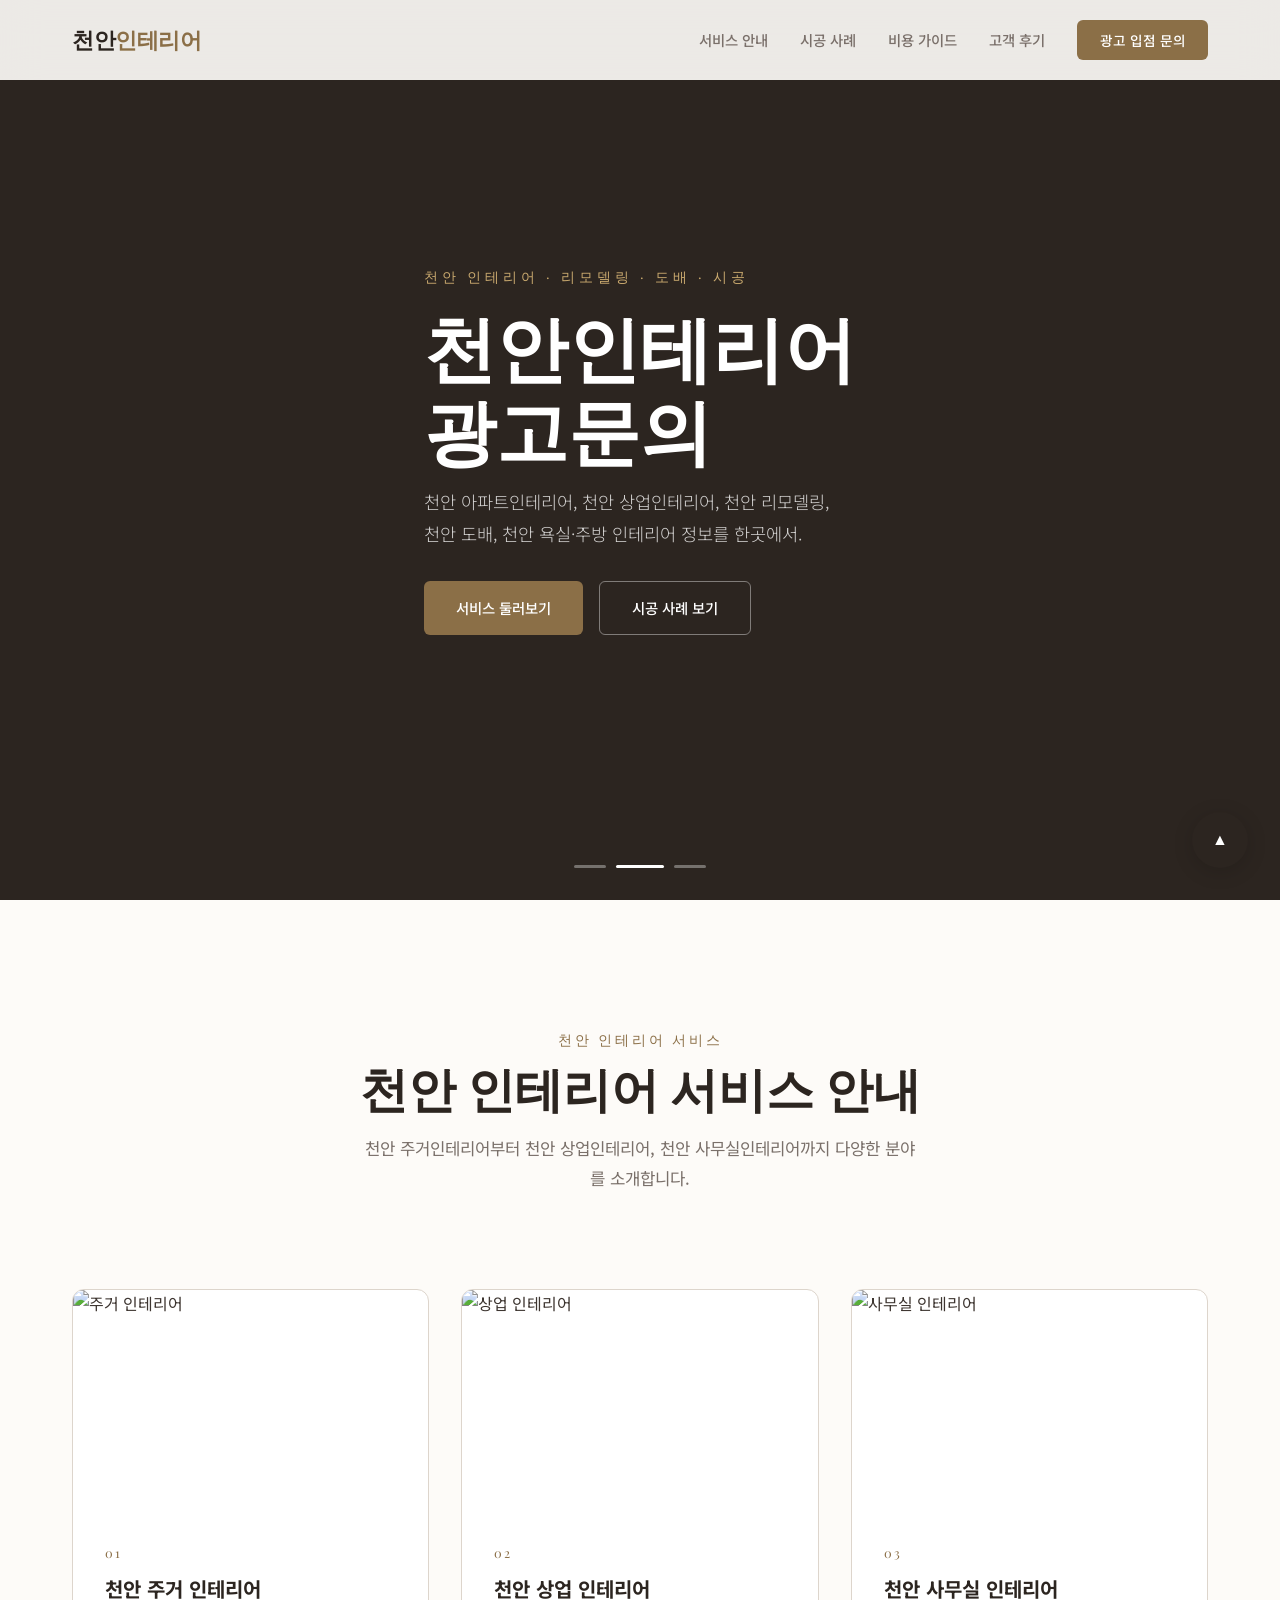
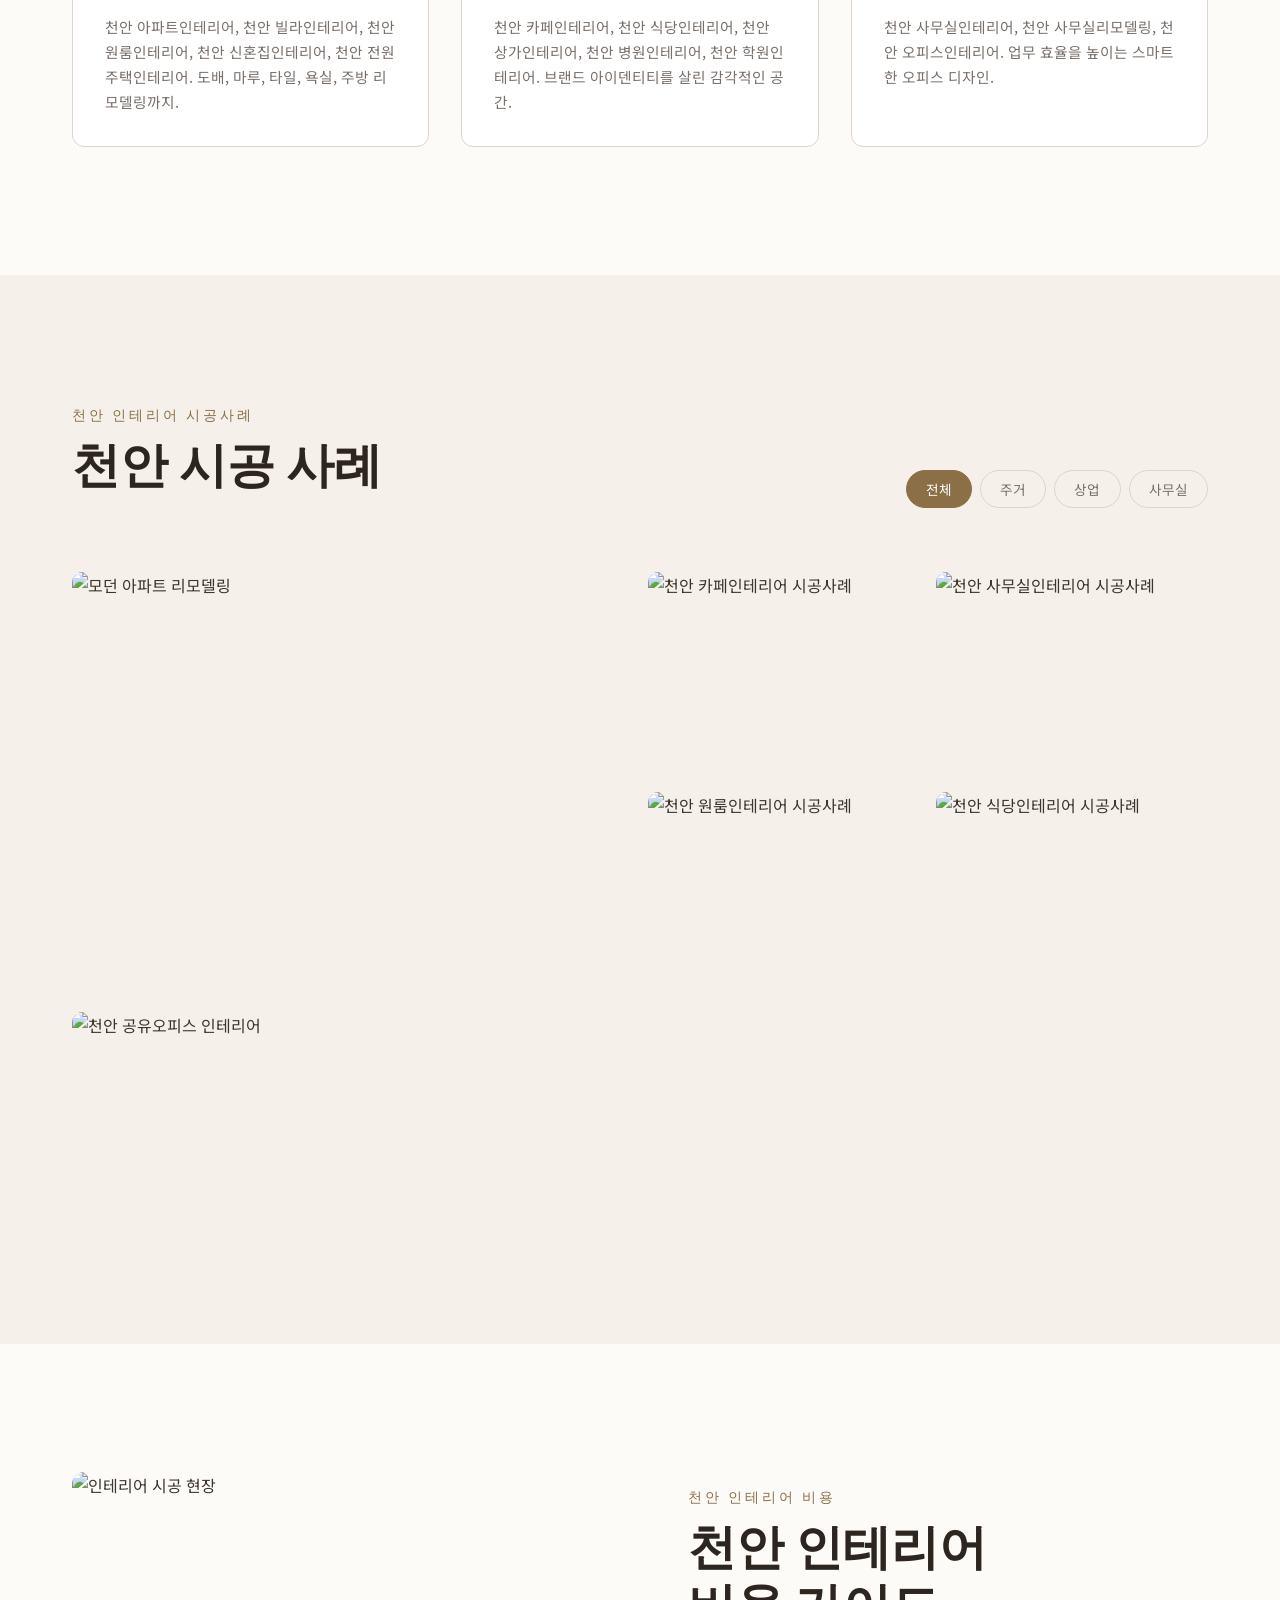
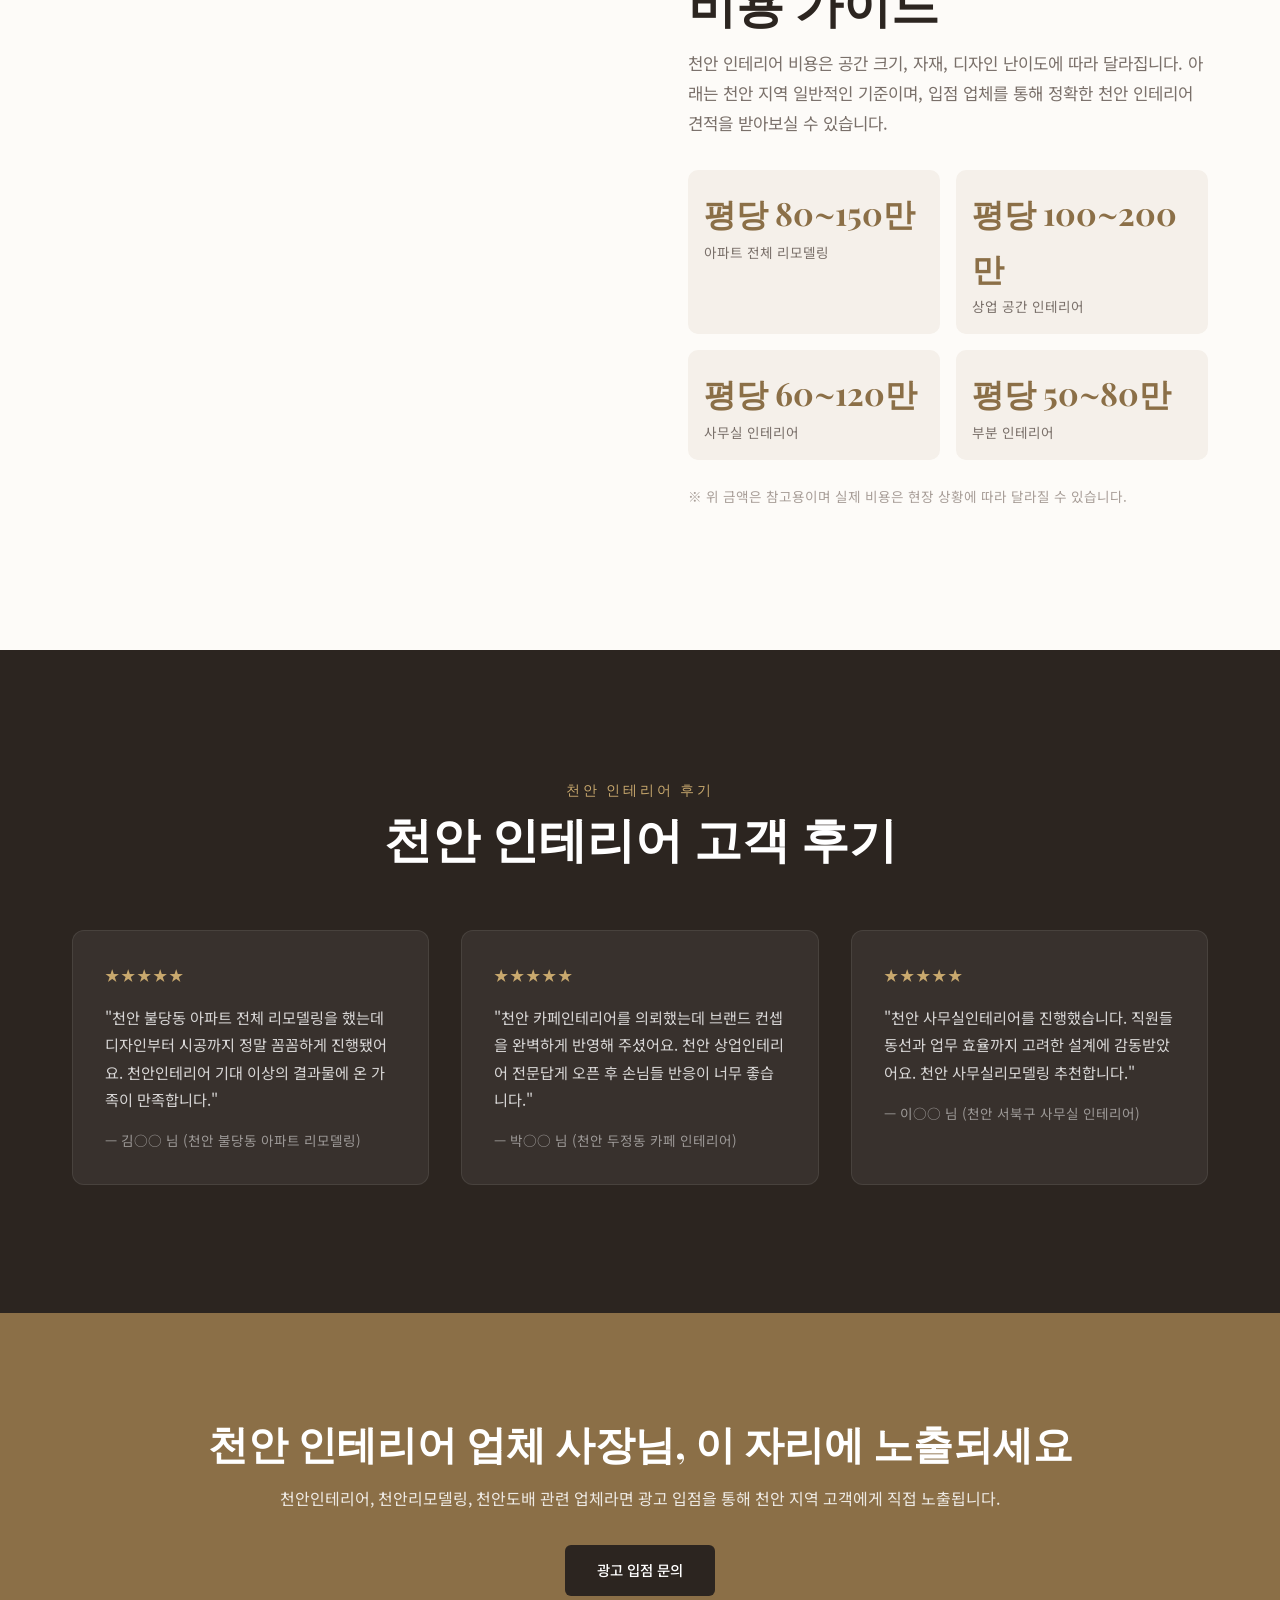
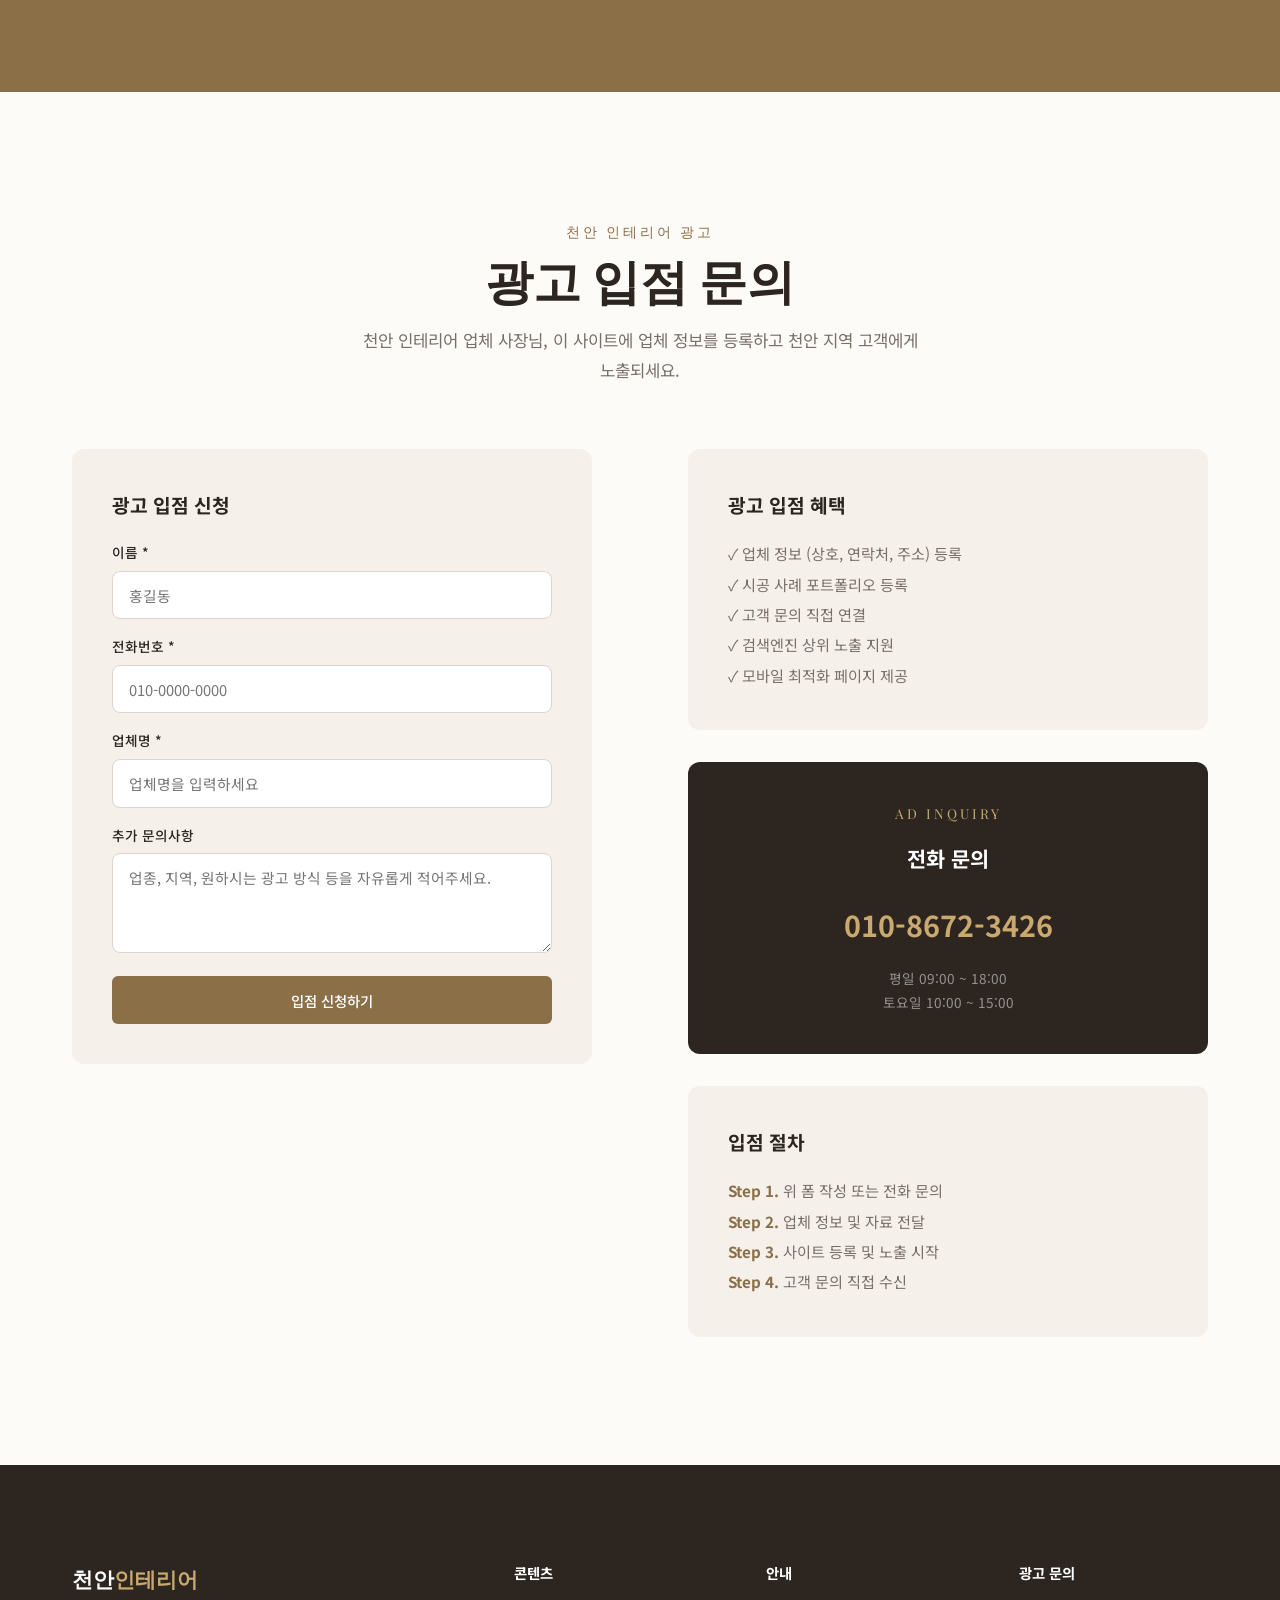
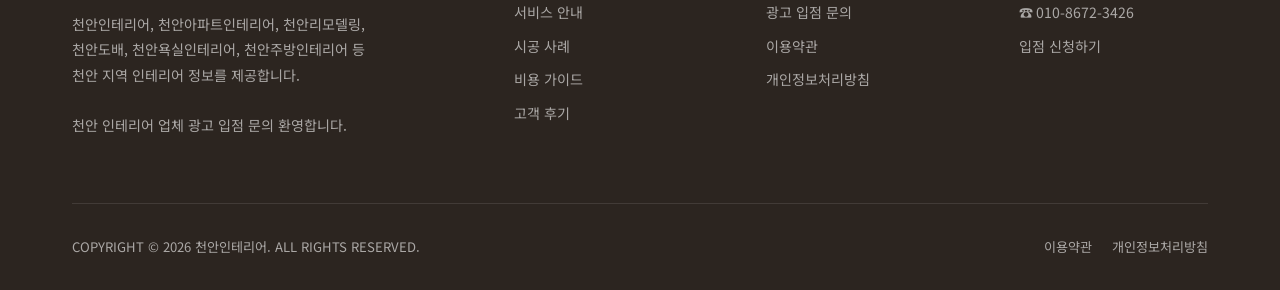
==== commit 91ba5146: "Update index.html" ====
--- a/index.html
+++ b/index.html
@@ -1,7 +1,6 @@
 <!DOCTYPE html>
 <html lang="ko">
 <head>
-<meta name="naver-site-verification" content="bac5c6cd69837861f1b905e8bbb9c95195d04181" />
 <meta charset="utf-8">
 <meta name="viewport" content="width=device-width,initial-scale=1.0">
 <meta http-equiv="X-UA-Compatible" content="IE=edge">
@@ -18,7 +17,7 @@
 <meta name="DaumBot" content="index,follow">
 <meta name="Slurp" content="index,follow">
 <meta name="title" content="천안인테리어">
-<meta name="description" content="천안인테리어,천안아파트인테리어,천안주거인테리어,천안상업인테리어,천안사무실인테리어,천안리모델링,천안집수리,천안도배,천안타일,천안욕실인테리어,천안주방인테리어,천안원룸인테리어,천안신혼집인테리어,천안전원주택인테리어,천안카페인테리어,천안상가인테리어,천안식당인테리어,천안병원인테리어,천안학원인테리어,천안사무실리모델링,천안동남구인테리어,천안서북구인테리어,천안두정동인테리어,천안불당동인테리어,천안쌍용동인테리어,천안성정동인테리어,아산인테리어">
+<meta name="description" content="천안 인테리어 전문 정보 사이트입니다. 천안 아파트인테리어, 상업인테리어, 리모델링, 도배, 욕실·주방 인테리어까지 천안 지역 시공사례와 비용 가이드를 제공합니다.">
 <meta name="keywords" content="천안인테리어,천안아파트인테리어,천안주거인테리어,천안상업인테리어,천안사무실인테리어,천안리모델링,천안집수리,천안도배,천안타일,천안욕실인테리어,천안주방인테리어,천안원룸인테리어,천안신혼집인테리어,천안전원주택인테리어,천안카페인테리어,천안상가인테리어,천안식당인테리어,천안병원인테리어,천안학원인테리어,천안사무실리모델링,천안동남구인테리어,천안서북구인테리어,천안두정동인테리어,천안불당동인테리어,천안쌍용동인테리어,천안성정동인테리어,아산인테리어,천안인테리어업체,천안인테리어추천,천안인테리어비용,천안인테리어견적">
 <meta name="author" content="https://cheonaninterior.daewoonai.com">
 <meta name="HandheldFriendly" content="true">
@@ -28,7 +27,7 @@
 <!-- Open Graph -->
 <meta property="og:type" content="website">
 <meta property="og:title" content="천안인테리어">
-<meta property="og:description" content="천안인테리어,천안아파트인테리어,천안주거인테리어,천안상업인테리어,천안사무실인테리어,천안리모델링,천안도배,천안욕실인테리어,천안주방인테리어,천안카페인테리어,천안인테리어업체,천안인테리어추천">
+<meta property="og:description" content="천안 인테리어 전문 정보 사이트. 천안 아파트·상업·사무실 인테리어, 리모델링, 도배, 욕실·주방 인테리어 시공사례 및 비용 안내.">
 <meta property="og:url" content="https://cheonaninterior.daewoonai.com/">
 <meta property="og:image" content="https://cheonaninterior.daewoonai.com/images/og-image.jpg">
 <meta property="og:site_name" content="천안인테리어">
@@ -37,7 +36,7 @@
 <!-- Twitter Card -->
 <meta name="twitter:card" content="summary_large_image">
 <meta name="twitter:title" content="천안인테리어">
-<meta name="twitter:description" content="천안인테리어,천안아파트인테리어,천안리모델링,천안도배,천안욕실인테리어,천안주방인테리어,천안인테리어업체,천안인테리어추천">
+<meta name="twitter:description" content="천안 인테리어 전문 정보 사이트. 아파트·상업·사무실 인테리어, 리모델링, 도배, 욕실·주방 시공사례 및 비용 가이드 제공.">
 <meta name="twitter:image" content="https://cheonaninterior.daewoonai.com/images/og-image.jpg">
 
 <!-- 구조화 데이터 -->
@@ -1696,7 +1695,7 @@
   submitBtn.disabled = true;
   submitBtn.textContent = '전송 중...';
 
-  var SHEET_URL = 'https://script.google.com/macros/s/AKfycbwMxMNgP2iyiXUeLLbuxZey_5lGgWgiwqFPtfNQomUqvBKtTQ3M3Ao3oLnrz7ip3A8R/exec';
+  var SHEET_URL = 'https://script.google.com/macros/s/AKfycbz4REMGXl6nSvqGO0Z1lY-w91czWRrduwQ-3B78Hpe5qWCgs7oqliNosodP7ALH7FS5/exe';
 
   var params = '?name=' + encodeURIComponent(name) +
     '&phone=' + encodeURIComponent(phone) +
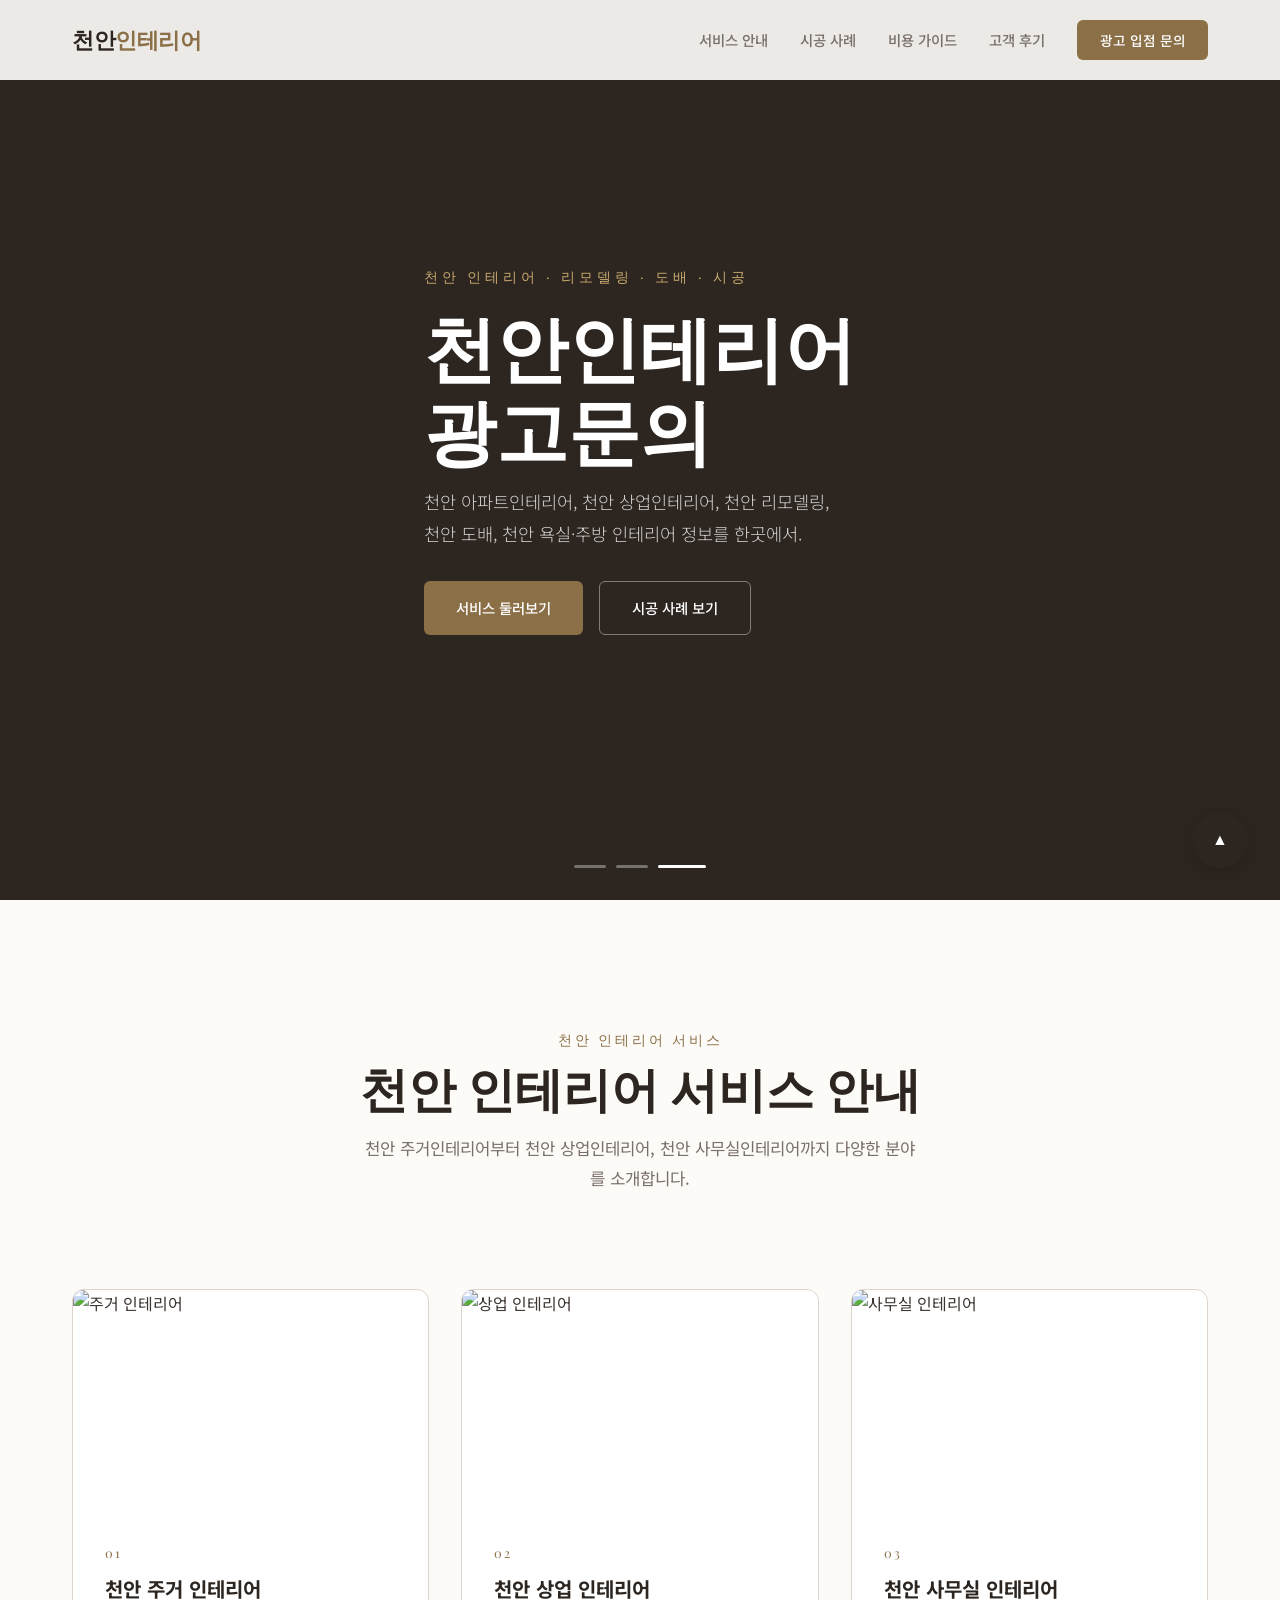
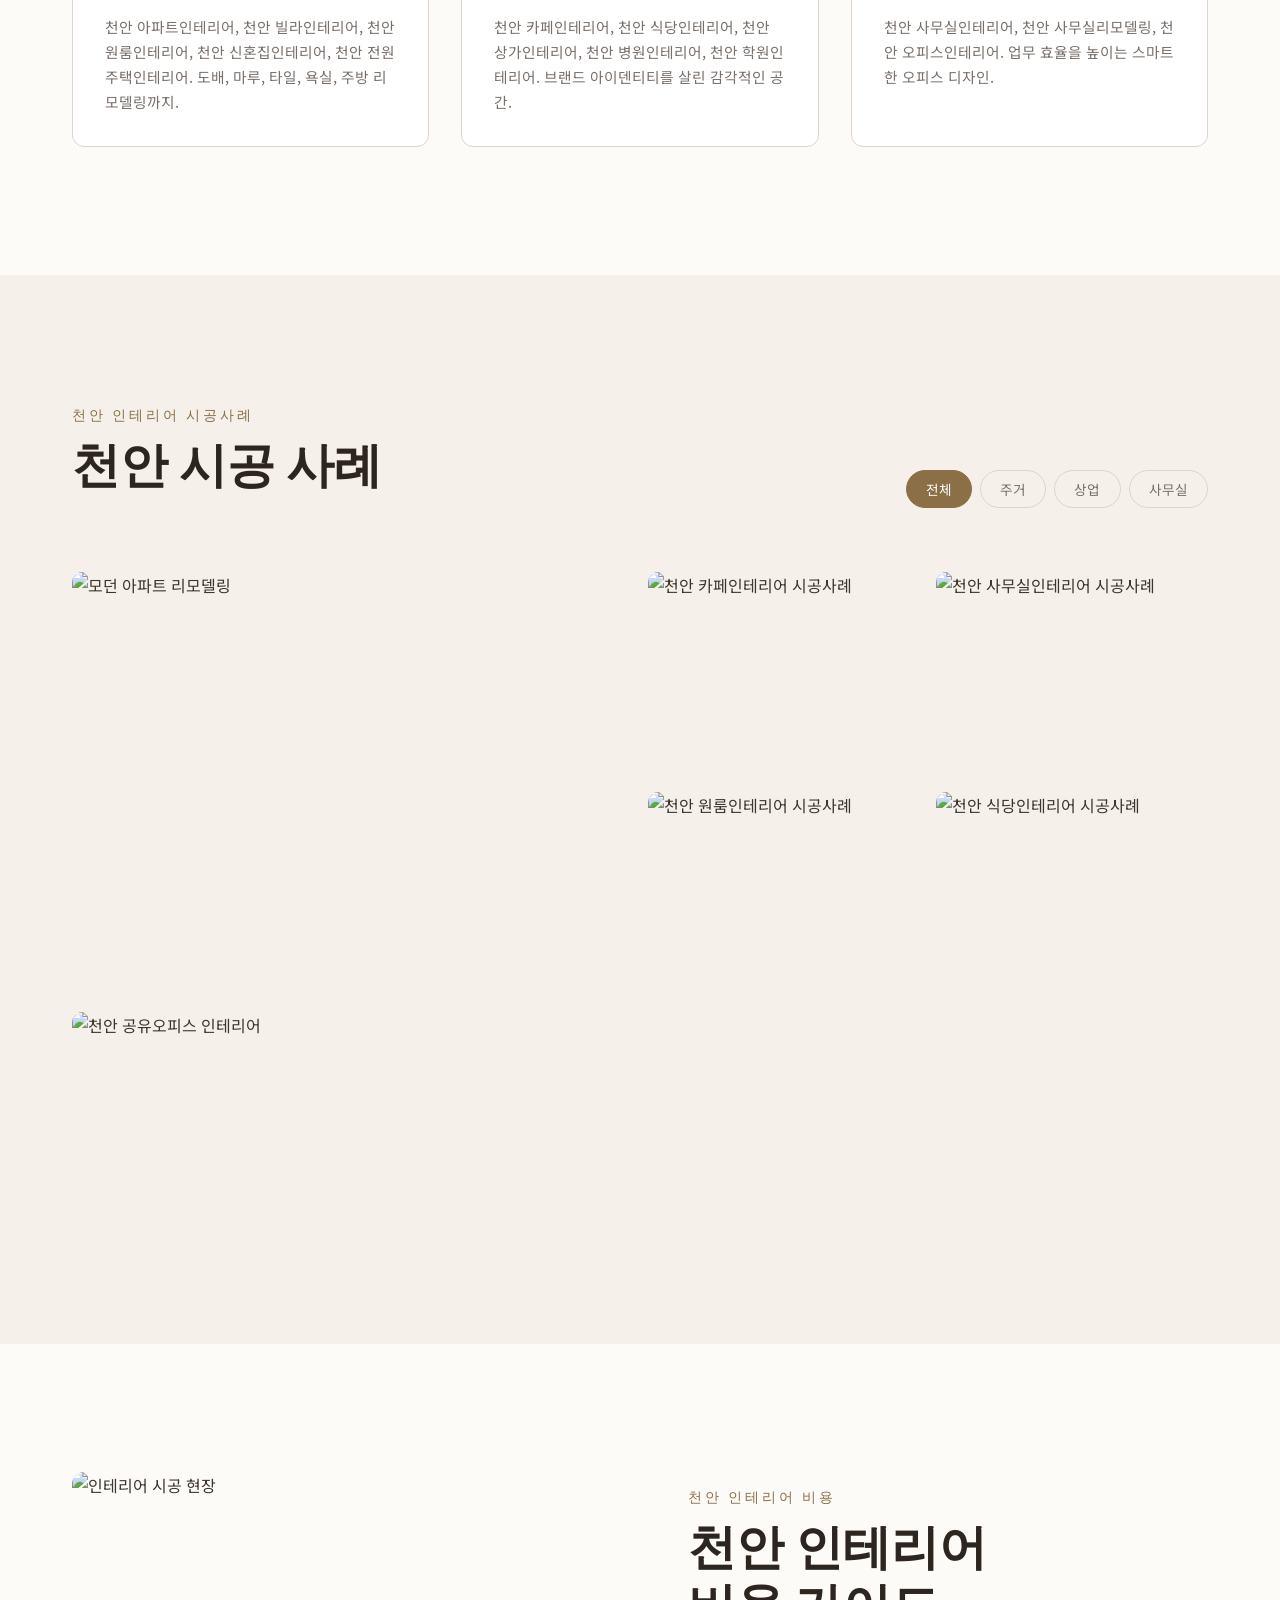
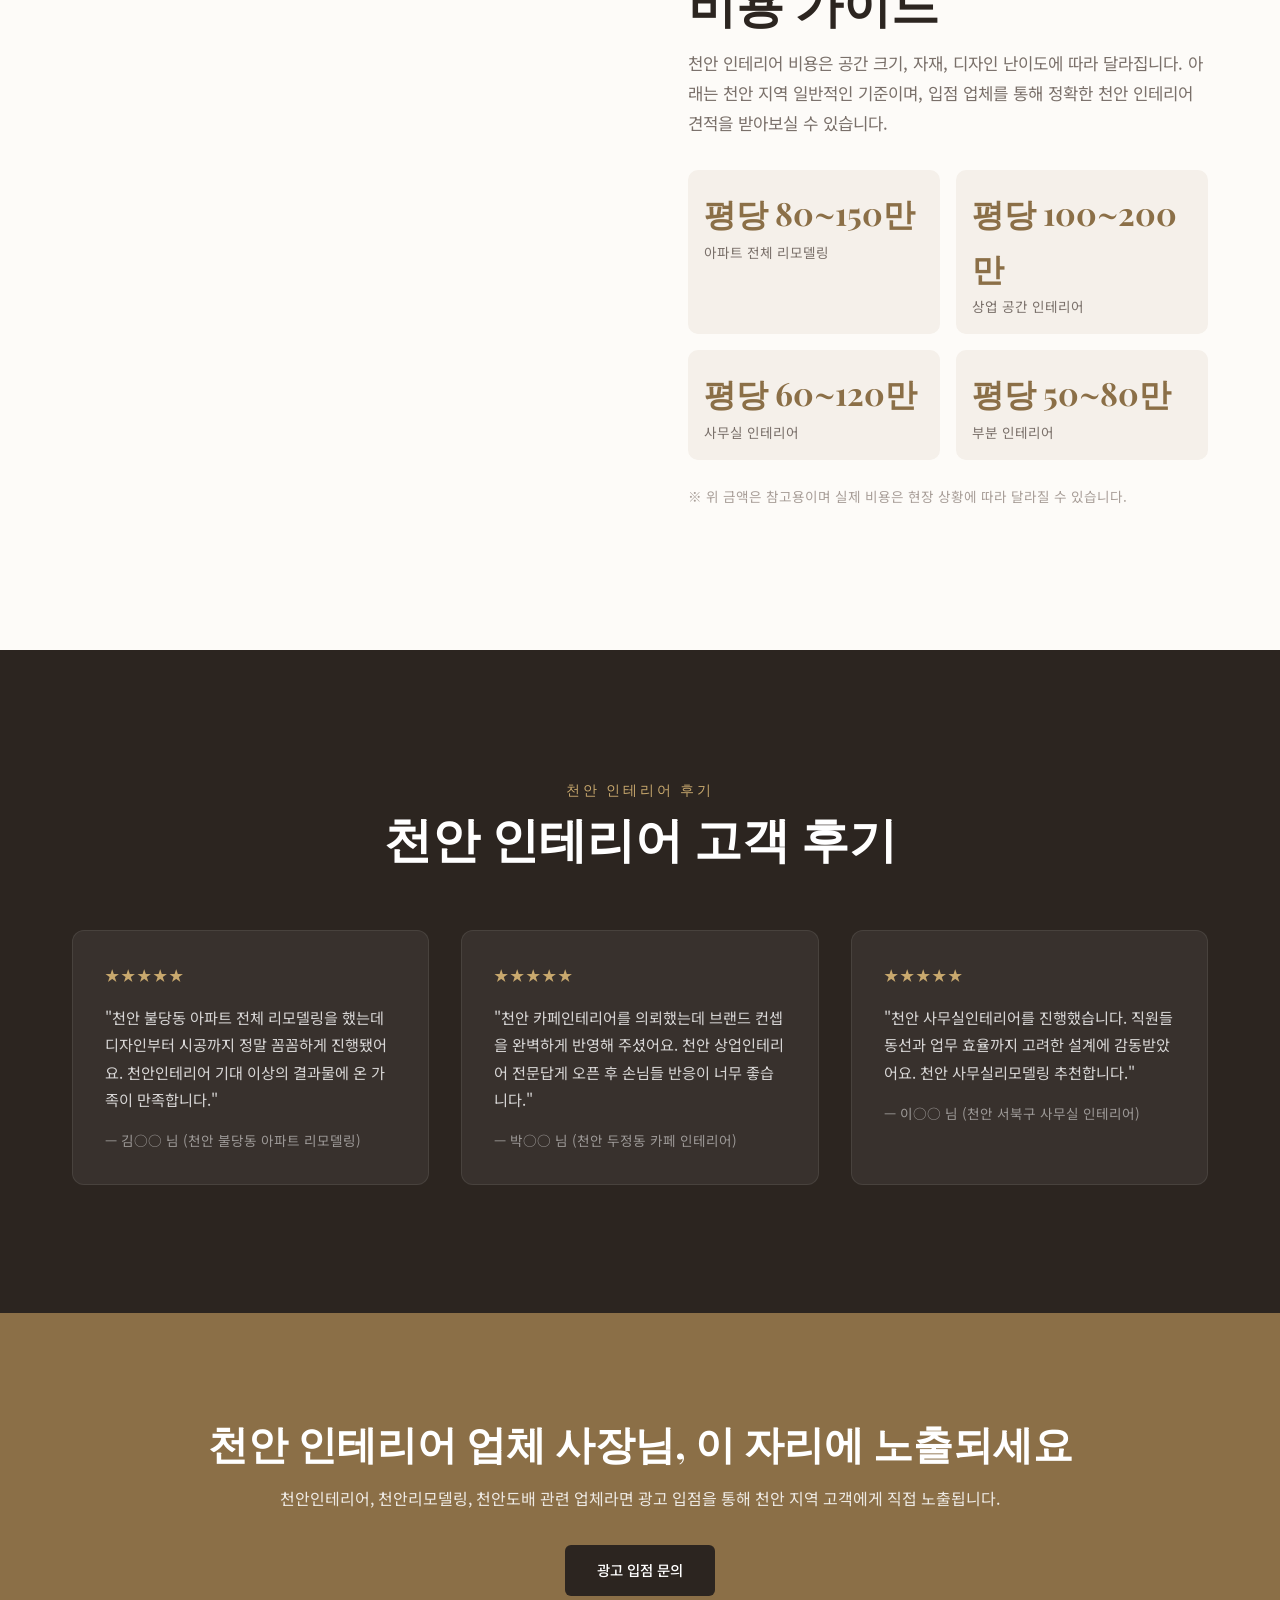
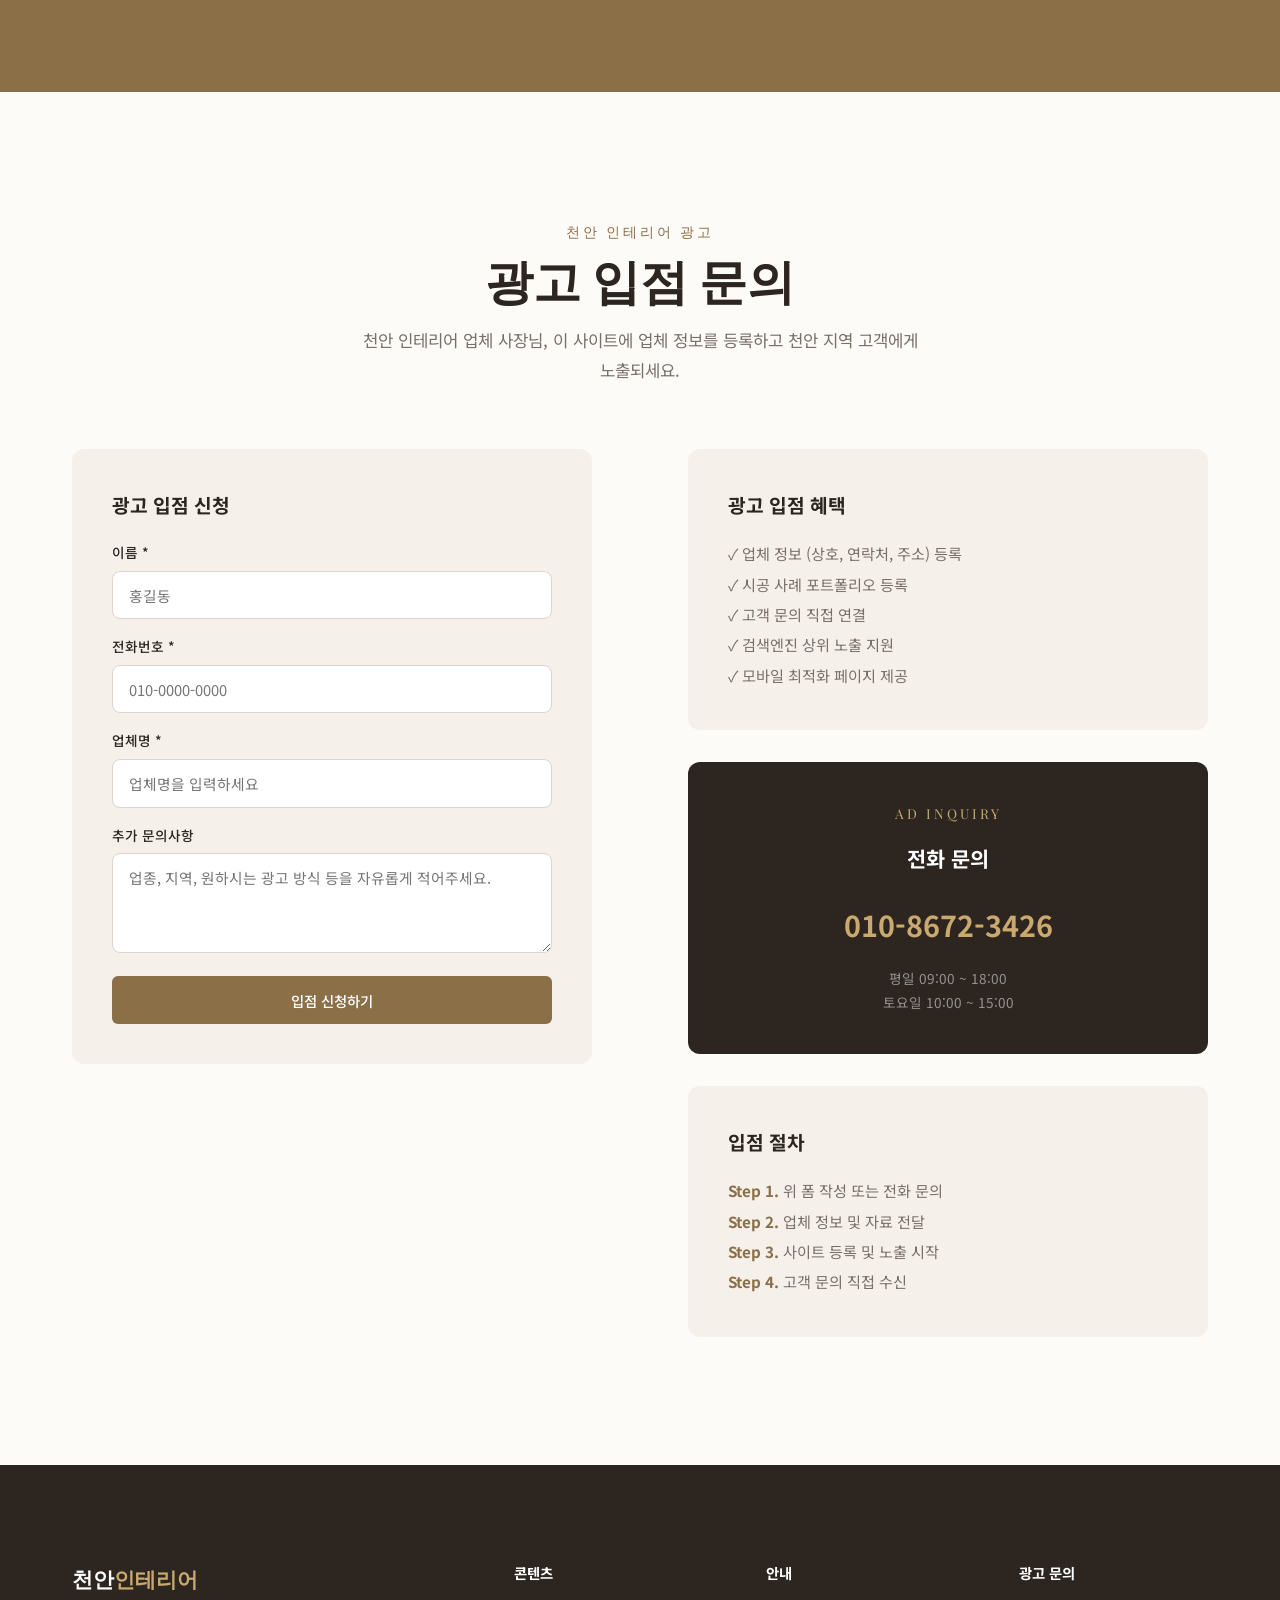
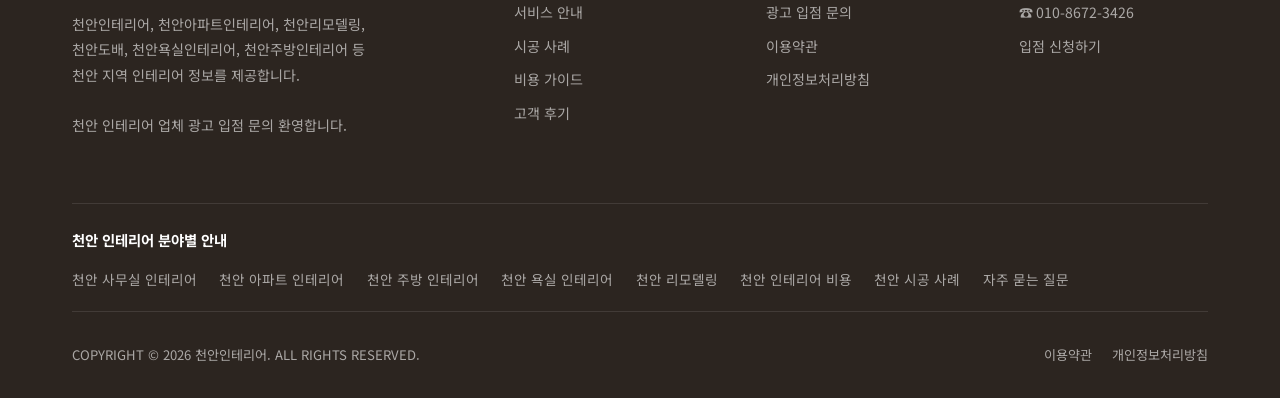
==== commit 75701d32: "Update index.html" ====
--- a/index.html
+++ b/index.html
@@ -60,6 +60,20 @@
   ],
   "serviceType": ["인테리어","리모델링","도배","타일시공","욕실인테리어","주방인테리어","사무실인테리어","상업인테리어","카페인테리어"]
 }
+</script>
+
+<!-- 서브페이지 사이트링크(관련문서) 신호 -->
+<script type="application/ld+json">
+[
+  {"@context":"https://schema.org","@type":"SiteNavigationElement","position":1,"name":"천안 사무실 인테리어","url":"https://cheonaninterior.daewoonai.com/cheonan-office-interior"},
+  {"@context":"https://schema.org","@type":"SiteNavigationElement","position":2,"name":"천안 아파트 인테리어","url":"https://cheonaninterior.daewoonai.com/cheonan-apart-interior"},
+  {"@context":"https://schema.org","@type":"SiteNavigationElement","position":3,"name":"천안 주방 인테리어","url":"https://cheonaninterior.daewoonai.com/cheonan-kitchen-interior"},
+  {"@context":"https://schema.org","@type":"SiteNavigationElement","position":4,"name":"천안 욕실 인테리어","url":"https://cheonaninterior.daewoonai.com/cheonan-bathroom-interior"},
+  {"@context":"https://schema.org","@type":"SiteNavigationElement","position":5,"name":"천안 리모델링","url":"https://cheonaninterior.daewoonai.com/cheonan-remodeling"},
+  {"@context":"https://schema.org","@type":"SiteNavigationElement","position":6,"name":"천안 인테리어 비용","url":"https://cheonaninterior.daewoonai.com/cheonan-interior-cost"},
+  {"@context":"https://schema.org","@type":"SiteNavigationElement","position":7,"name":"천안 인테리어 시공사례","url":"https://cheonaninterior.daewoonai.com/cheonan-interior-portfolio"},
+  {"@context":"https://schema.org","@type":"SiteNavigationElement","position":8,"name":"천안 인테리어 자주 묻는 질문","url":"https://cheonaninterior.daewoonai.com/cheonan-interior-faq"}
+]
 </script>
 <title>천안인테리어 - 천안아파트인테리어,천안리모델링,천안도배,천안욕실인테리어,천안주방인테리어</title>
 <style>
@@ -1462,6 +1476,22 @@
         </div>
       </div>
     </div>
+
+    <!-- 서브페이지 바로가기 (내부링크) -->
+    <div style="border-top:1px solid rgba(255,255,255,0.1);padding-top:1.5rem;margin-bottom:1.2rem;">
+      <h4 class="footer-heading">천안 인테리어 분야별 안내</h4>
+      <div style="display:flex;flex-wrap:wrap;gap:0.6rem 1.4rem;">
+        <a href="/cheonan-office-interior" style="font-size:0.85rem;">천안 사무실 인테리어</a>
+        <a href="/cheonan-apart-interior" style="font-size:0.85rem;">천안 아파트 인테리어</a>
+        <a href="/cheonan-kitchen-interior" style="font-size:0.85rem;">천안 주방 인테리어</a>
+        <a href="/cheonan-bathroom-interior" style="font-size:0.85rem;">천안 욕실 인테리어</a>
+        <a href="/cheonan-remodeling" style="font-size:0.85rem;">천안 리모델링</a>
+        <a href="/cheonan-interior-cost" style="font-size:0.85rem;">천안 인테리어 비용</a>
+        <a href="/cheonan-interior-portfolio" style="font-size:0.85rem;">천안 시공 사례</a>
+        <a href="/cheonan-interior-faq" style="font-size:0.85rem;">자주 묻는 질문</a>
+      </div>
+    </div>
+
     <div class="footer-bottom">
       <p>COPYRIGHT &copy; 2026 천안인테리어. ALL RIGHTS RESERVED.</p>
       <div>
@@ -1695,7 +1725,7 @@
   submitBtn.disabled = true;
   submitBtn.textContent = '전송 중...';
 
-  var SHEET_URL = 'https://script.google.com/macros/s/AKfycbz4REMGXl6nSvqGO0Z1lY-w91czWRrduwQ-3B78Hpe5qWCgs7oqliNosodP7ALH7FS5/exe';
+  var SHEET_URL = 'https://script.google.com/macros/s/AKfycbz4REMGXl6nSvqGO0Z1lY-w91czWRrduwQ-3B78Hpe5qWCgs7oqliNosodP7ALH7FS5/exec';
 
   var params = '?name=' + encodeURIComponent(name) +
     '&phone=' + encodeURIComponent(phone) +
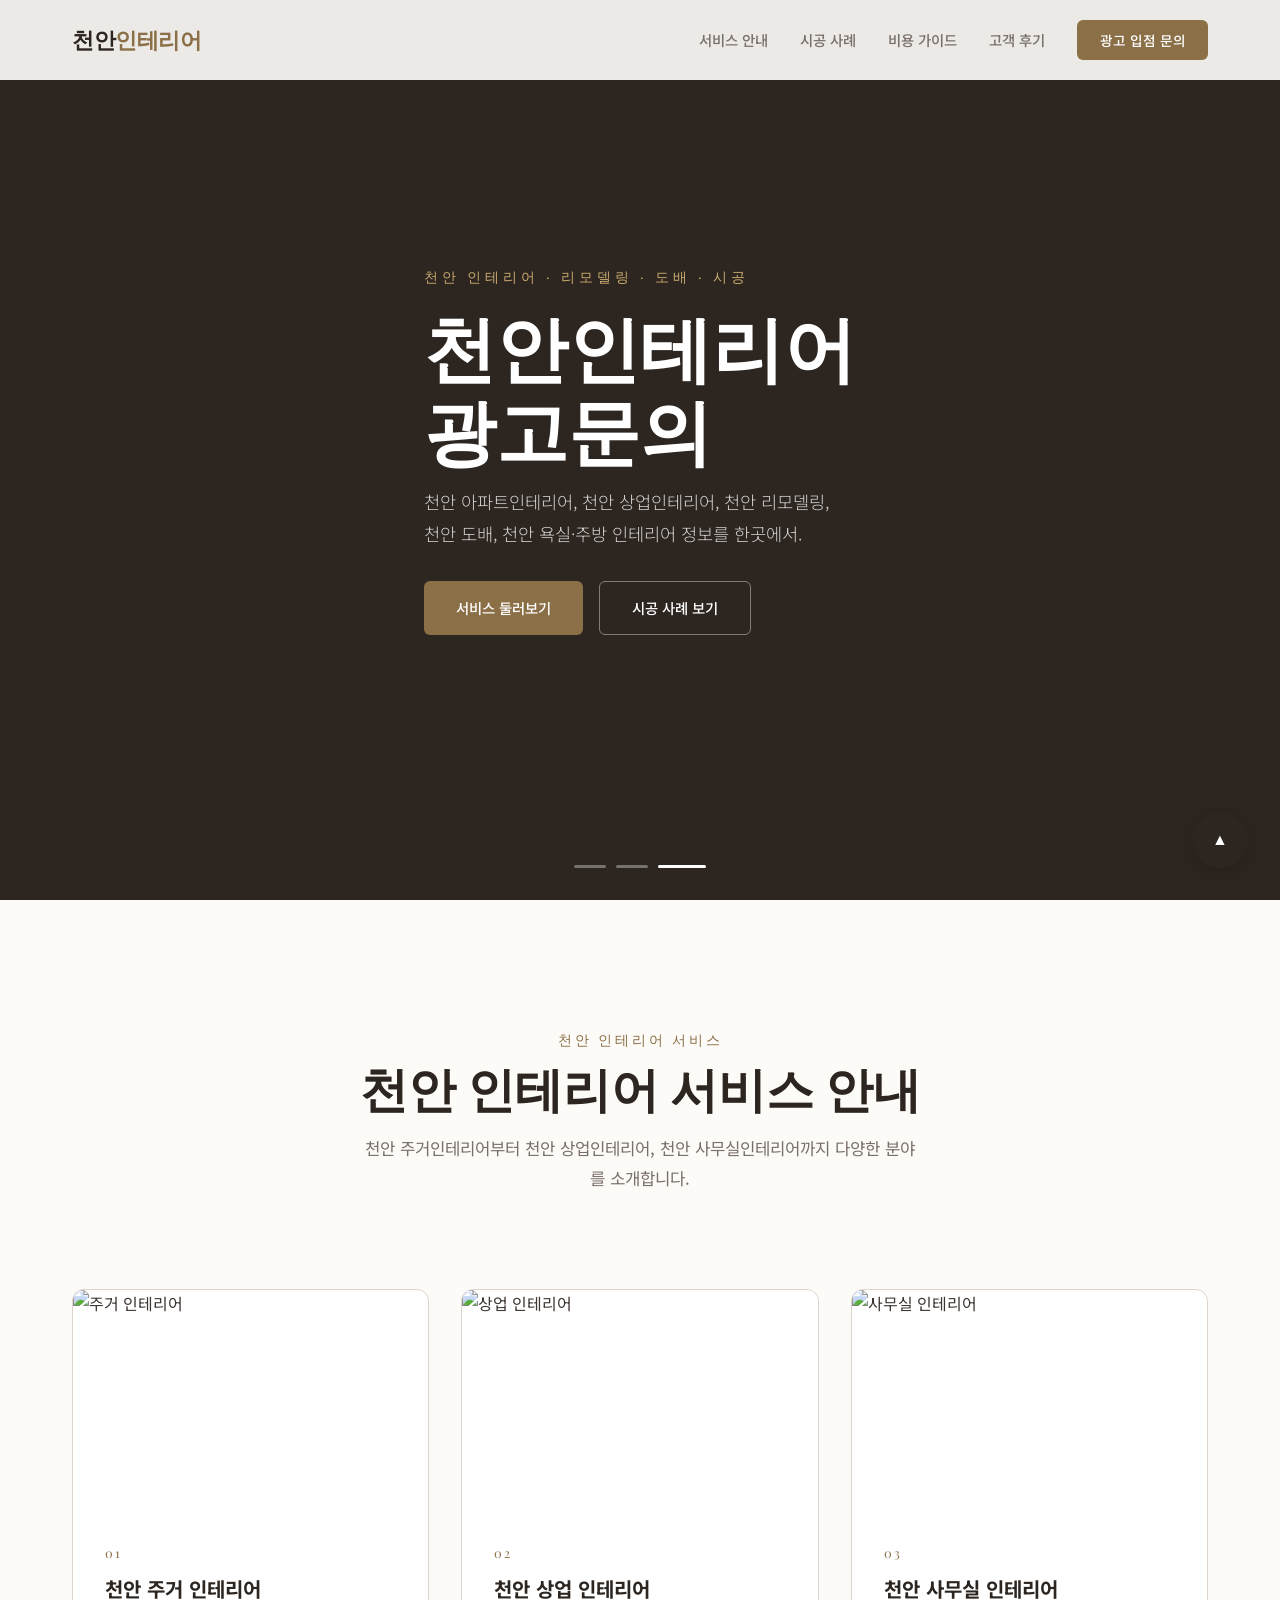
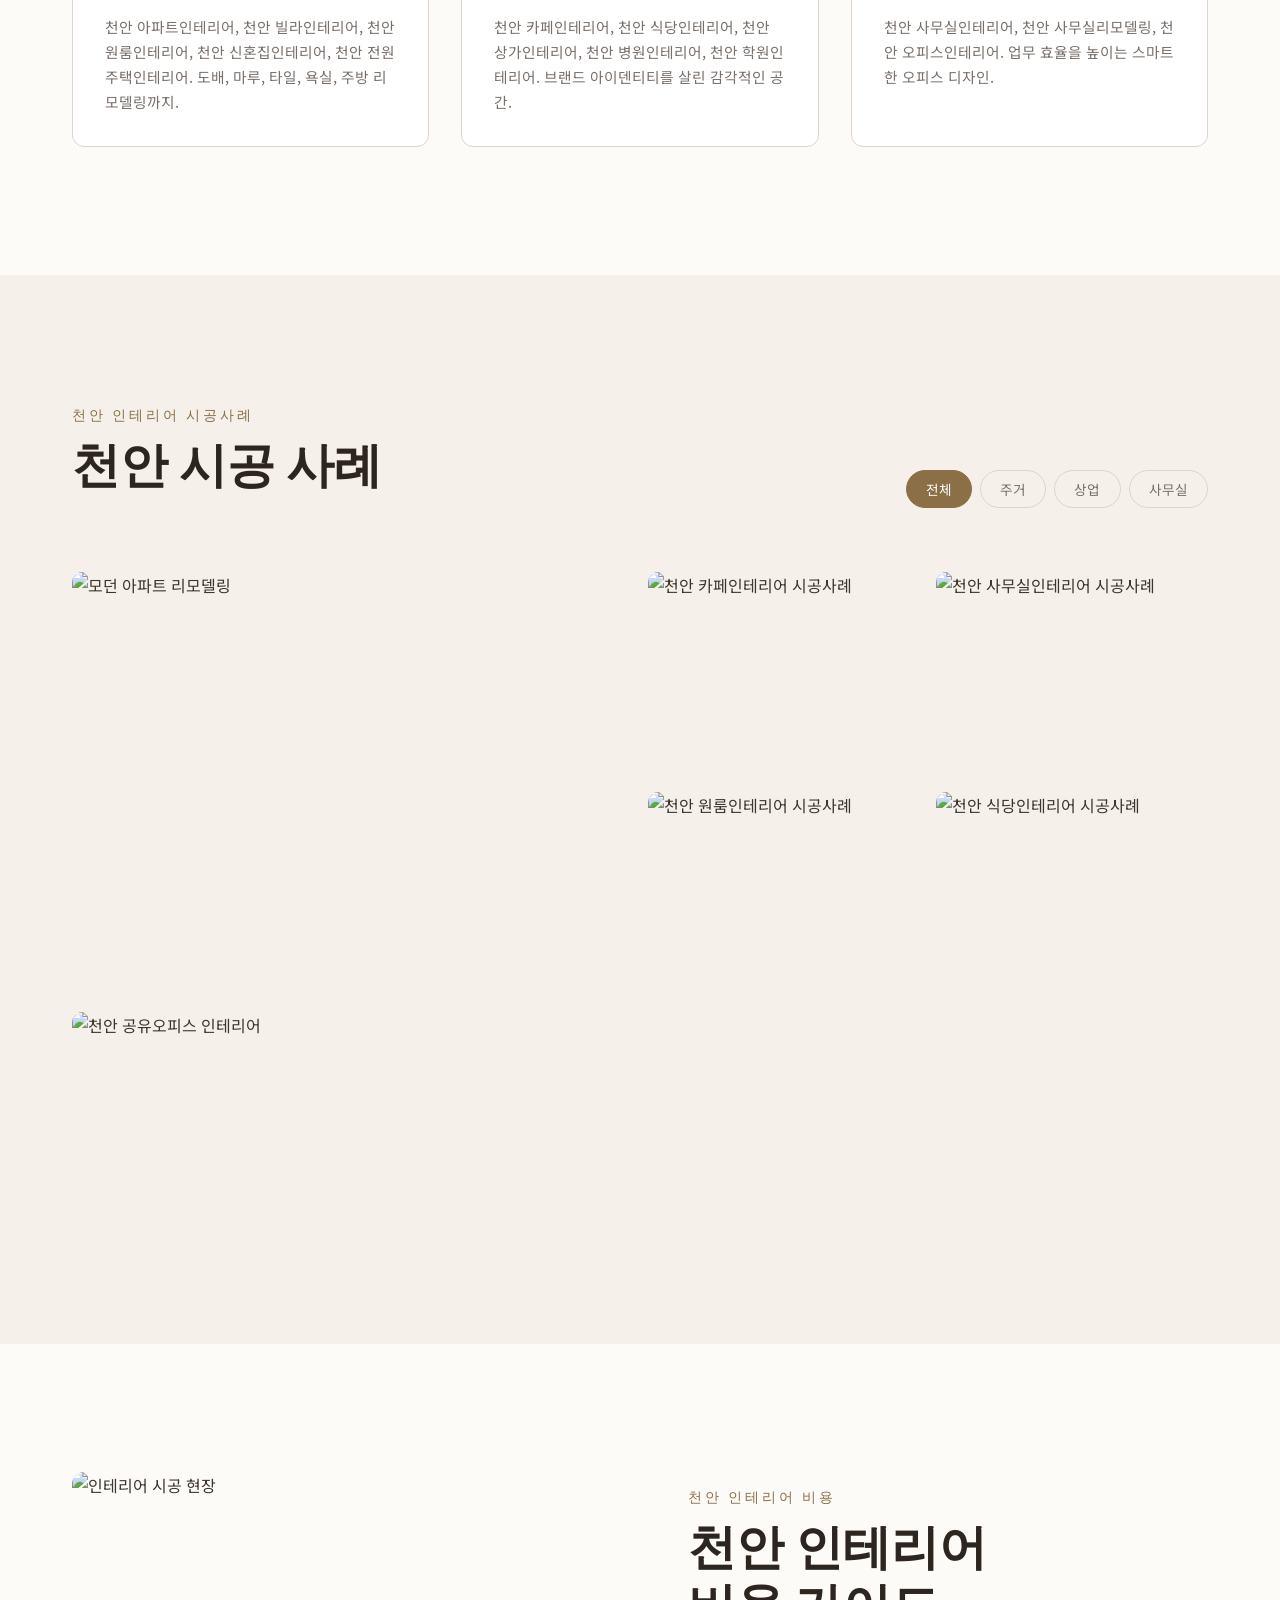
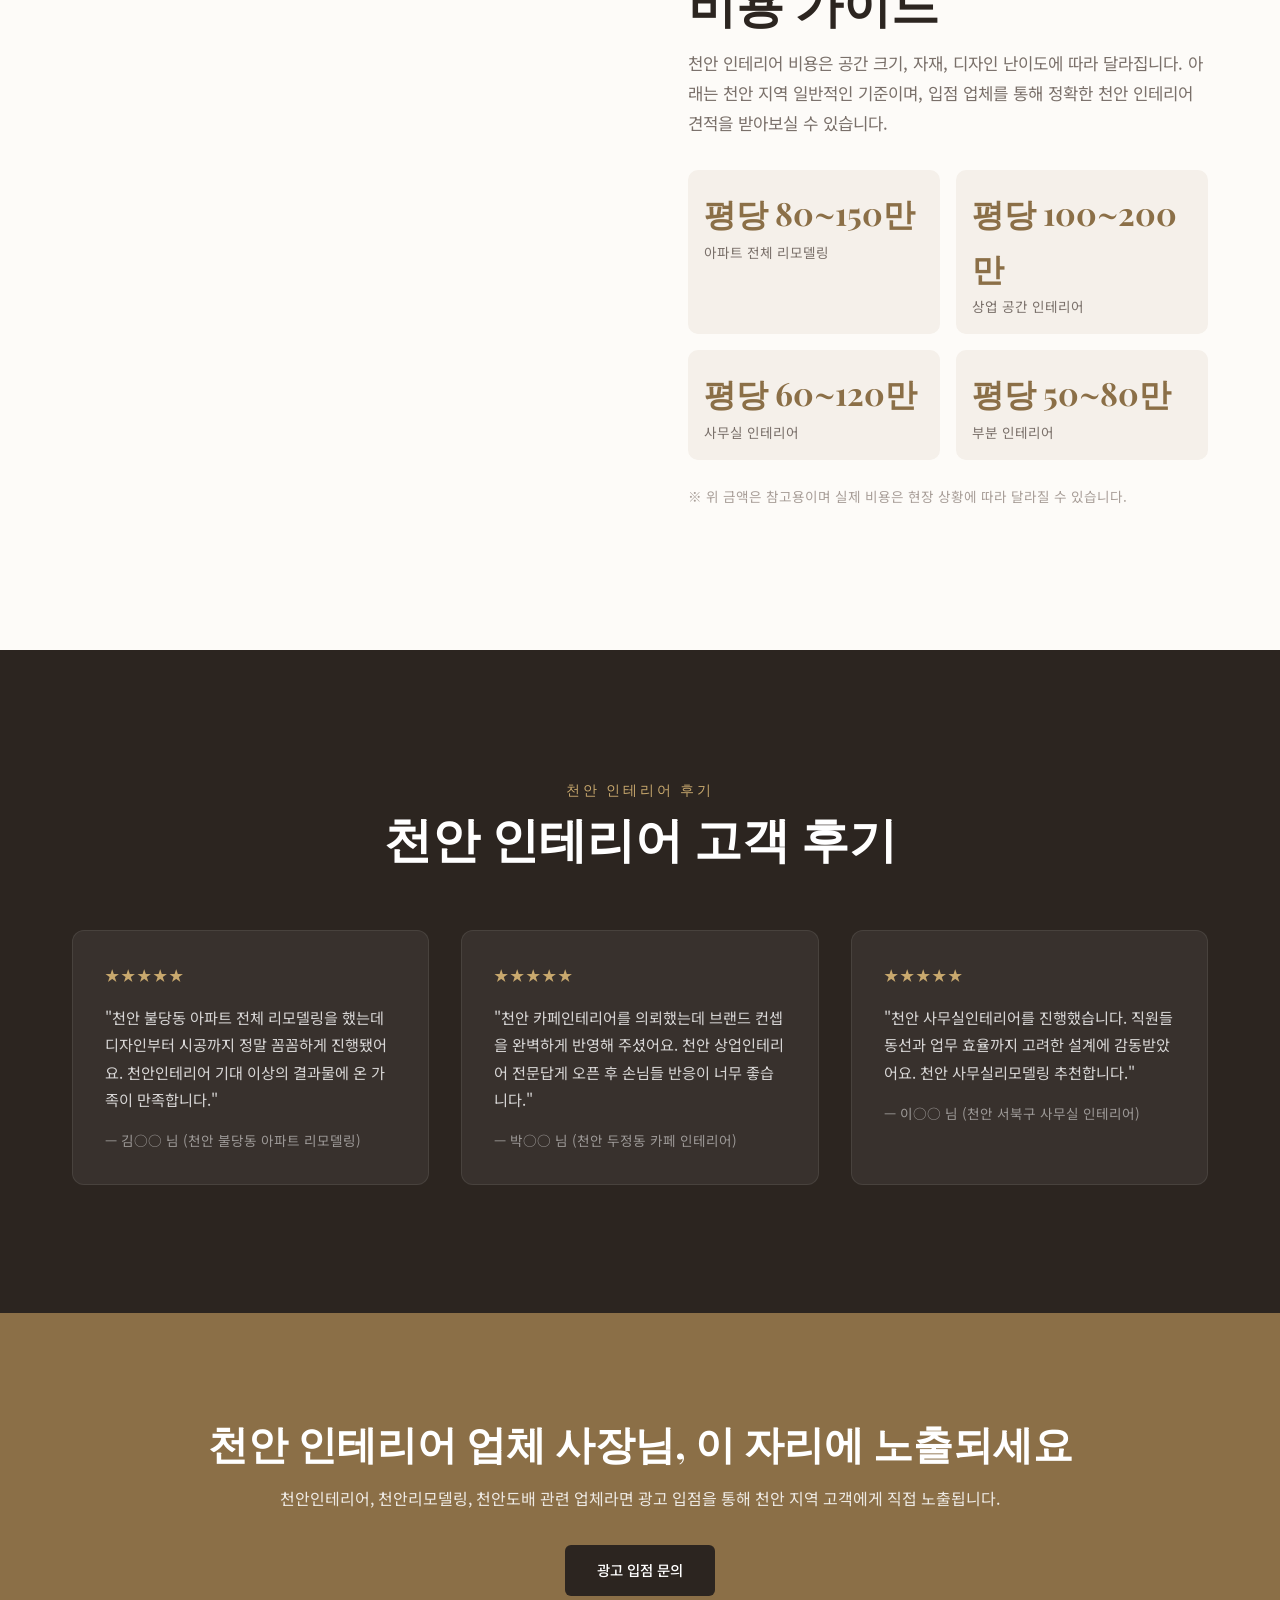
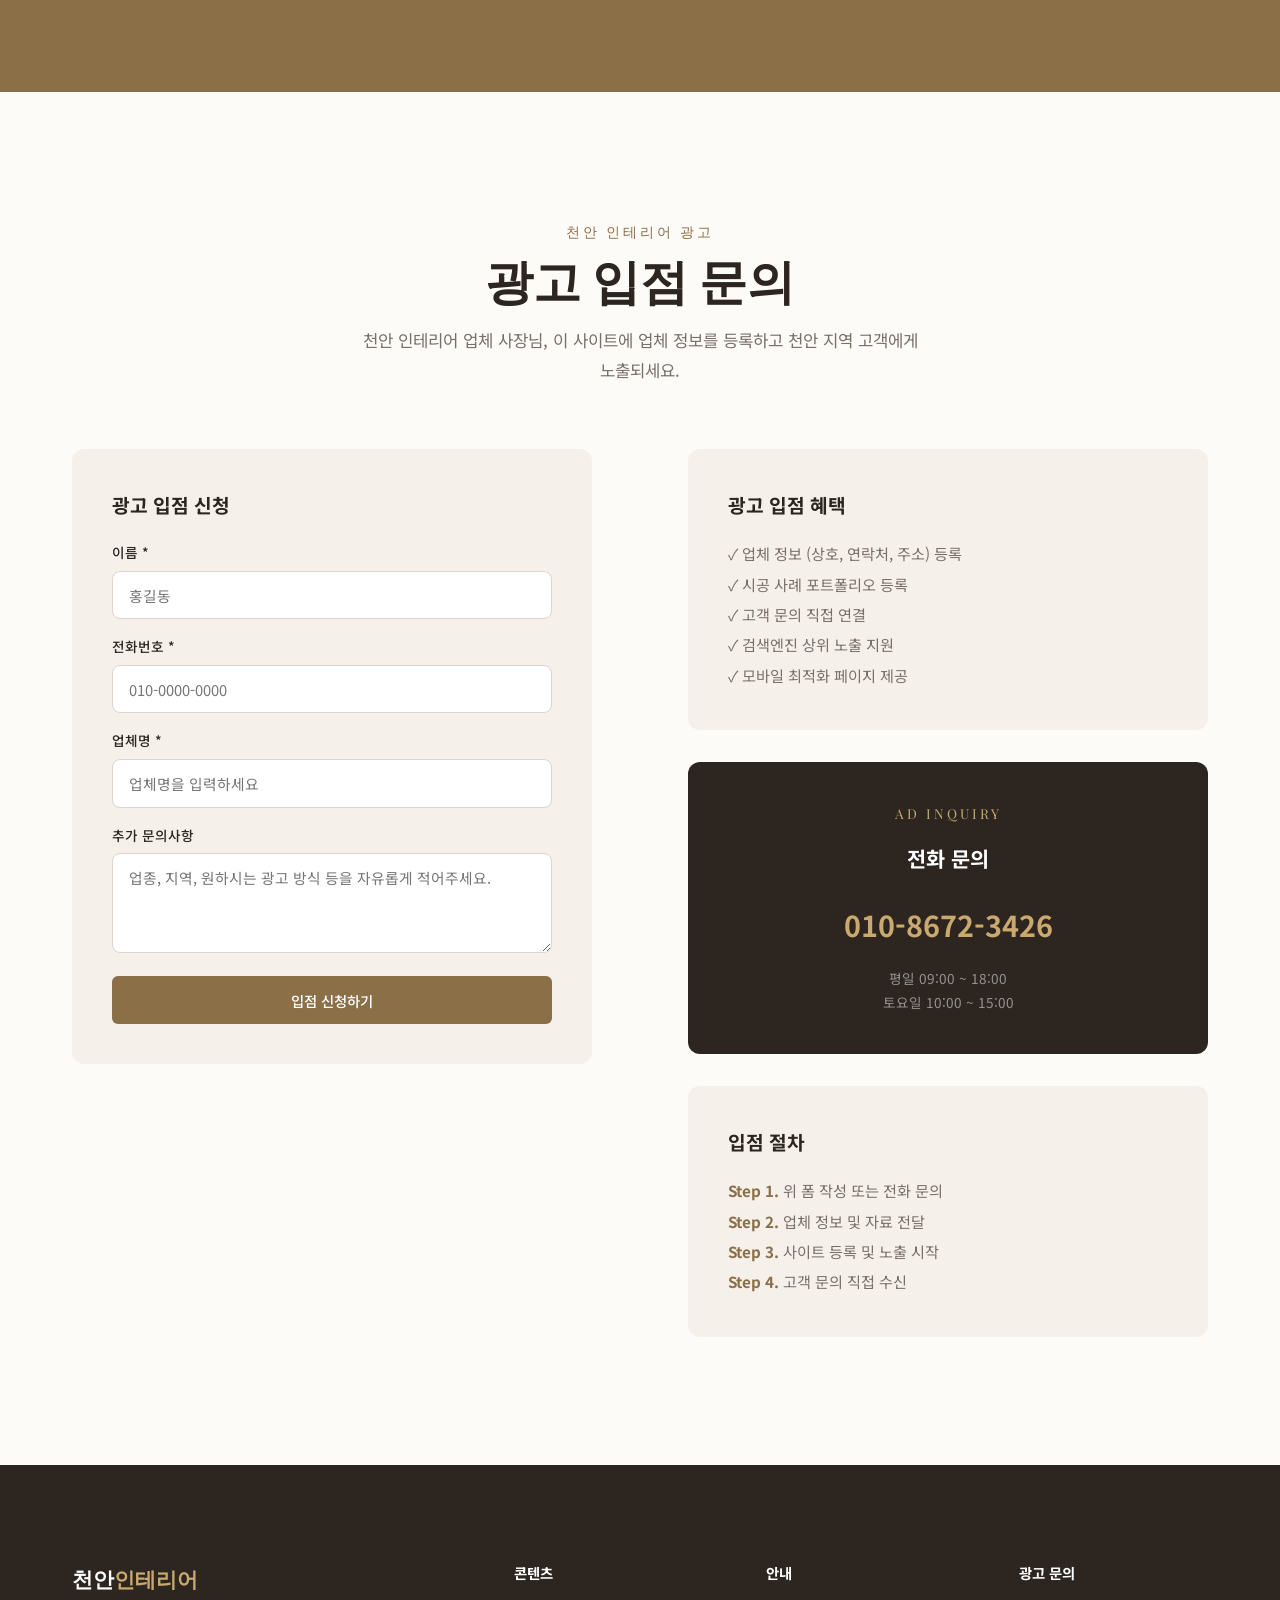
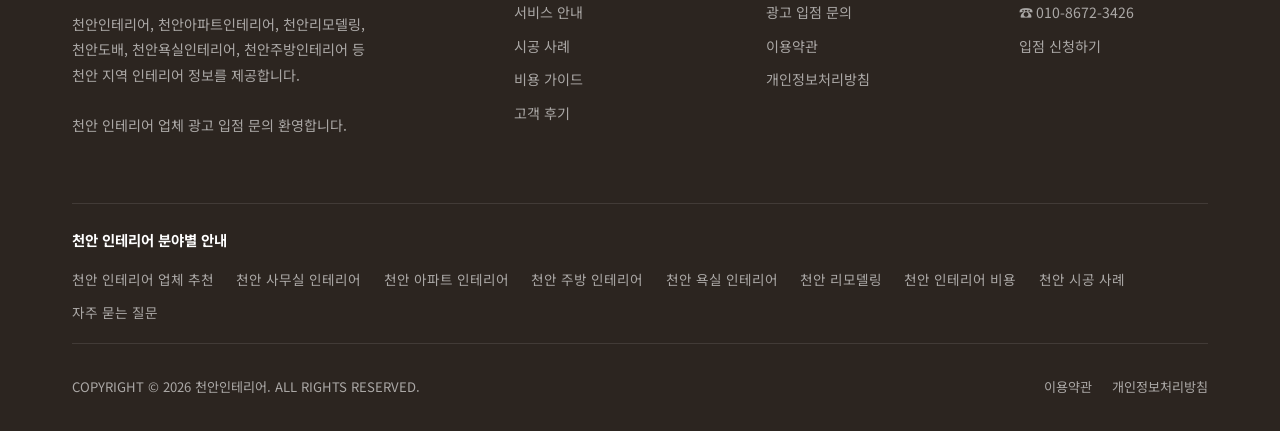
==== commit 2713a790: "Add files via upload" ====
--- a/index.html
+++ b/index.html
@@ -72,7 +72,8 @@
   {"@context":"https://schema.org","@type":"SiteNavigationElement","position":5,"name":"천안 리모델링","url":"https://cheonaninterior.daewoonai.com/cheonan-remodeling"},
   {"@context":"https://schema.org","@type":"SiteNavigationElement","position":6,"name":"천안 인테리어 비용","url":"https://cheonaninterior.daewoonai.com/cheonan-interior-cost"},
   {"@context":"https://schema.org","@type":"SiteNavigationElement","position":7,"name":"천안 인테리어 시공사례","url":"https://cheonaninterior.daewoonai.com/cheonan-interior-portfolio"},
-  {"@context":"https://schema.org","@type":"SiteNavigationElement","position":8,"name":"천안 인테리어 자주 묻는 질문","url":"https://cheonaninterior.daewoonai.com/cheonan-interior-faq"}
+  {"@context":"https://schema.org","@type":"SiteNavigationElement","position":8,"name":"천안 인테리어 자주 묻는 질문","url":"https://cheonaninterior.daewoonai.com/cheonan-interior-faq"},
+  {"@context":"https://schema.org","@type":"SiteNavigationElement","position":9,"name":"천안 인테리어 업체 추천","url":"https://cheonaninterior.daewoonai.com/cheonan-interior-company"}
 ]
 </script>
 <title>천안인테리어 - 천안아파트인테리어,천안리모델링,천안도배,천안욕실인테리어,천안주방인테리어</title>
@@ -1481,6 +1482,7 @@
     <div style="border-top:1px solid rgba(255,255,255,0.1);padding-top:1.5rem;margin-bottom:1.2rem;">
       <h4 class="footer-heading">천안 인테리어 분야별 안내</h4>
       <div style="display:flex;flex-wrap:wrap;gap:0.6rem 1.4rem;">
+        <a href="/cheonan-interior-company" style="font-size:0.85rem;">천안 인테리어 업체 추천</a>
         <a href="/cheonan-office-interior" style="font-size:0.85rem;">천안 사무실 인테리어</a>
         <a href="/cheonan-apart-interior" style="font-size:0.85rem;">천안 아파트 인테리어</a>
         <a href="/cheonan-kitchen-interior" style="font-size:0.85rem;">천안 주방 인테리어</a>
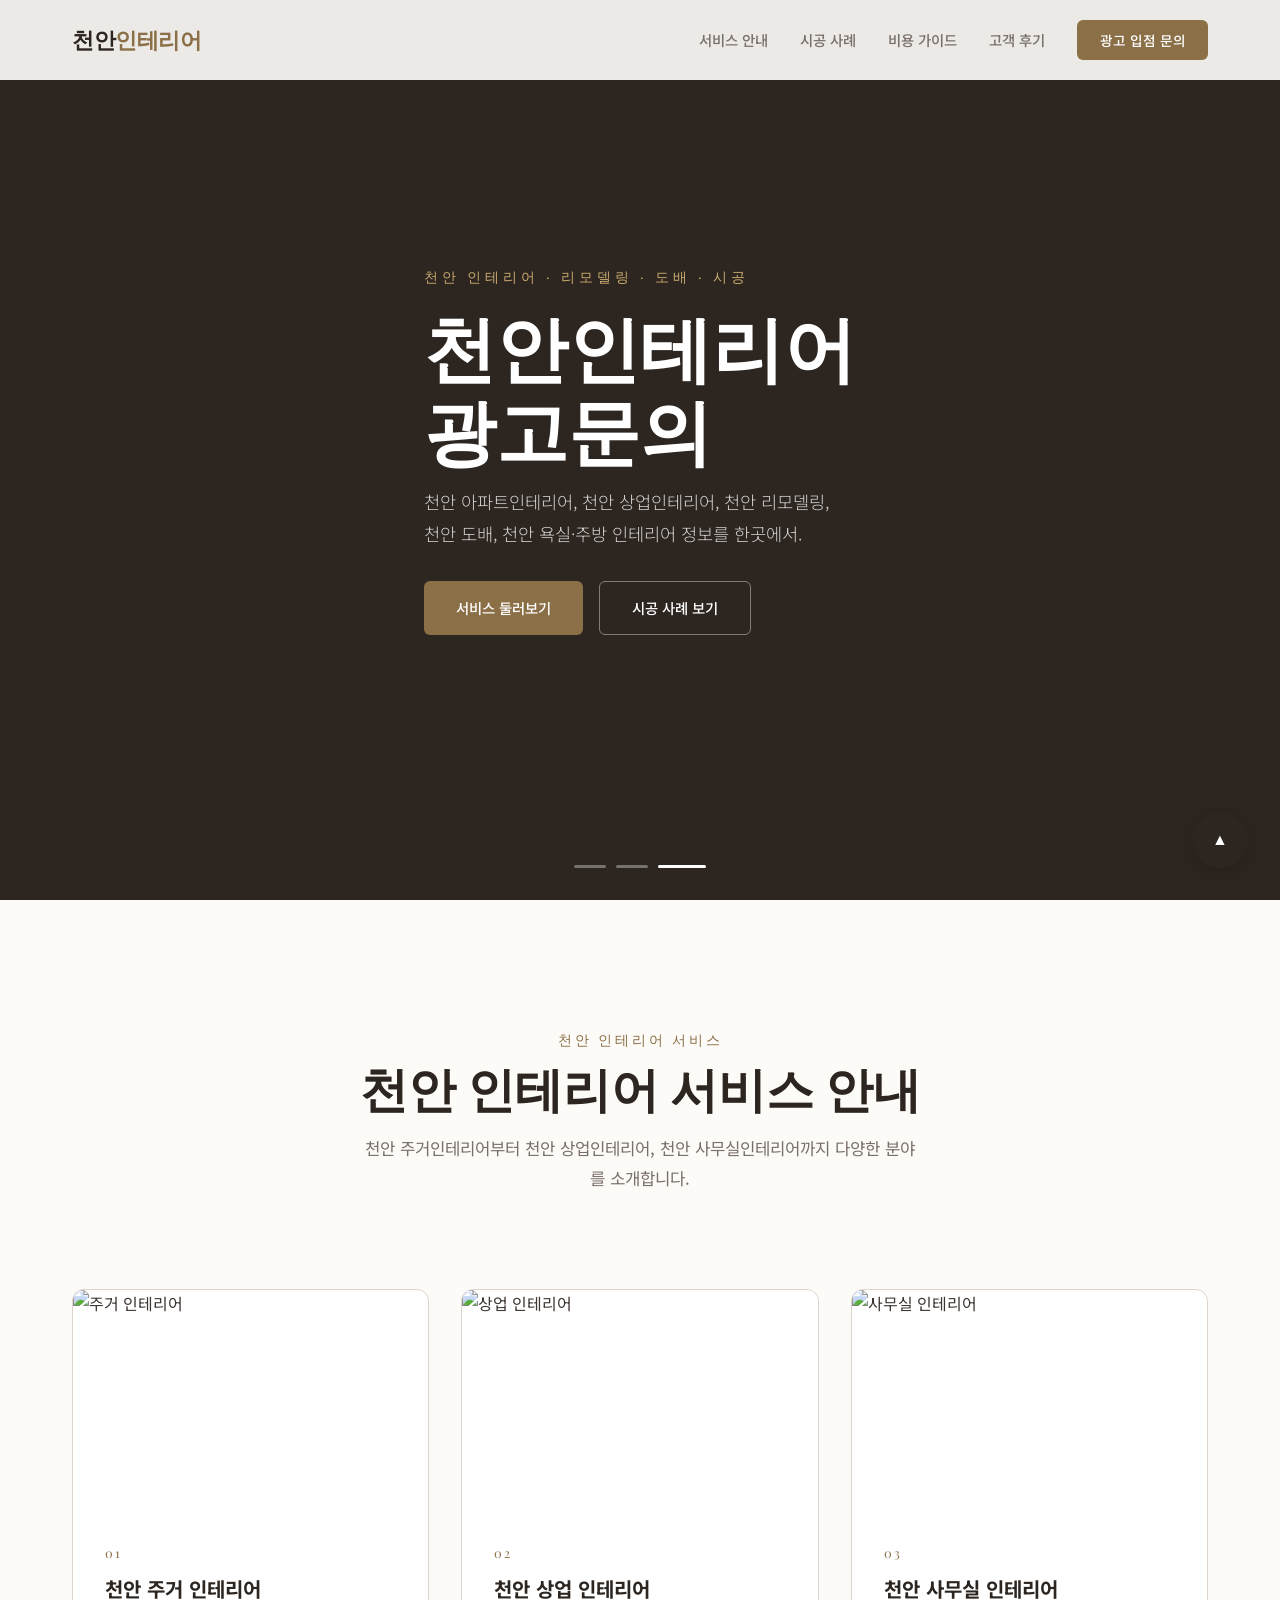
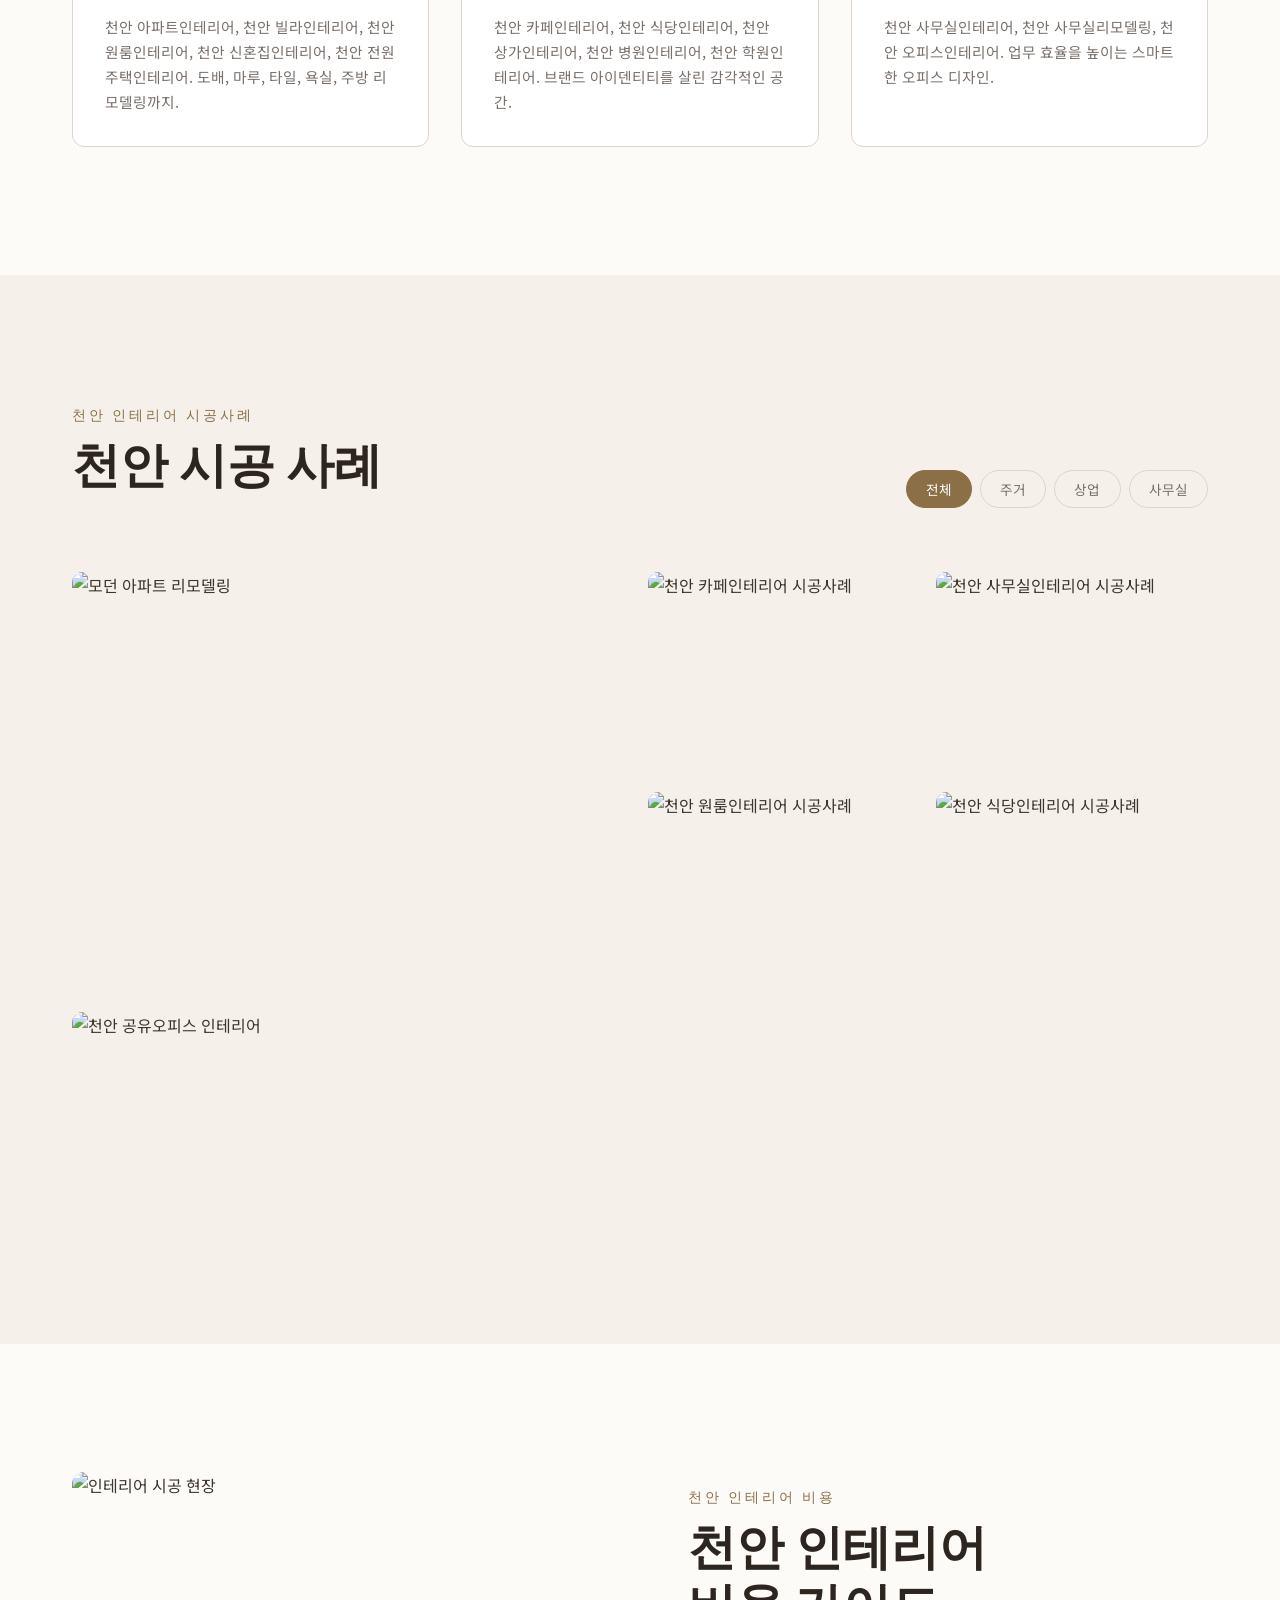
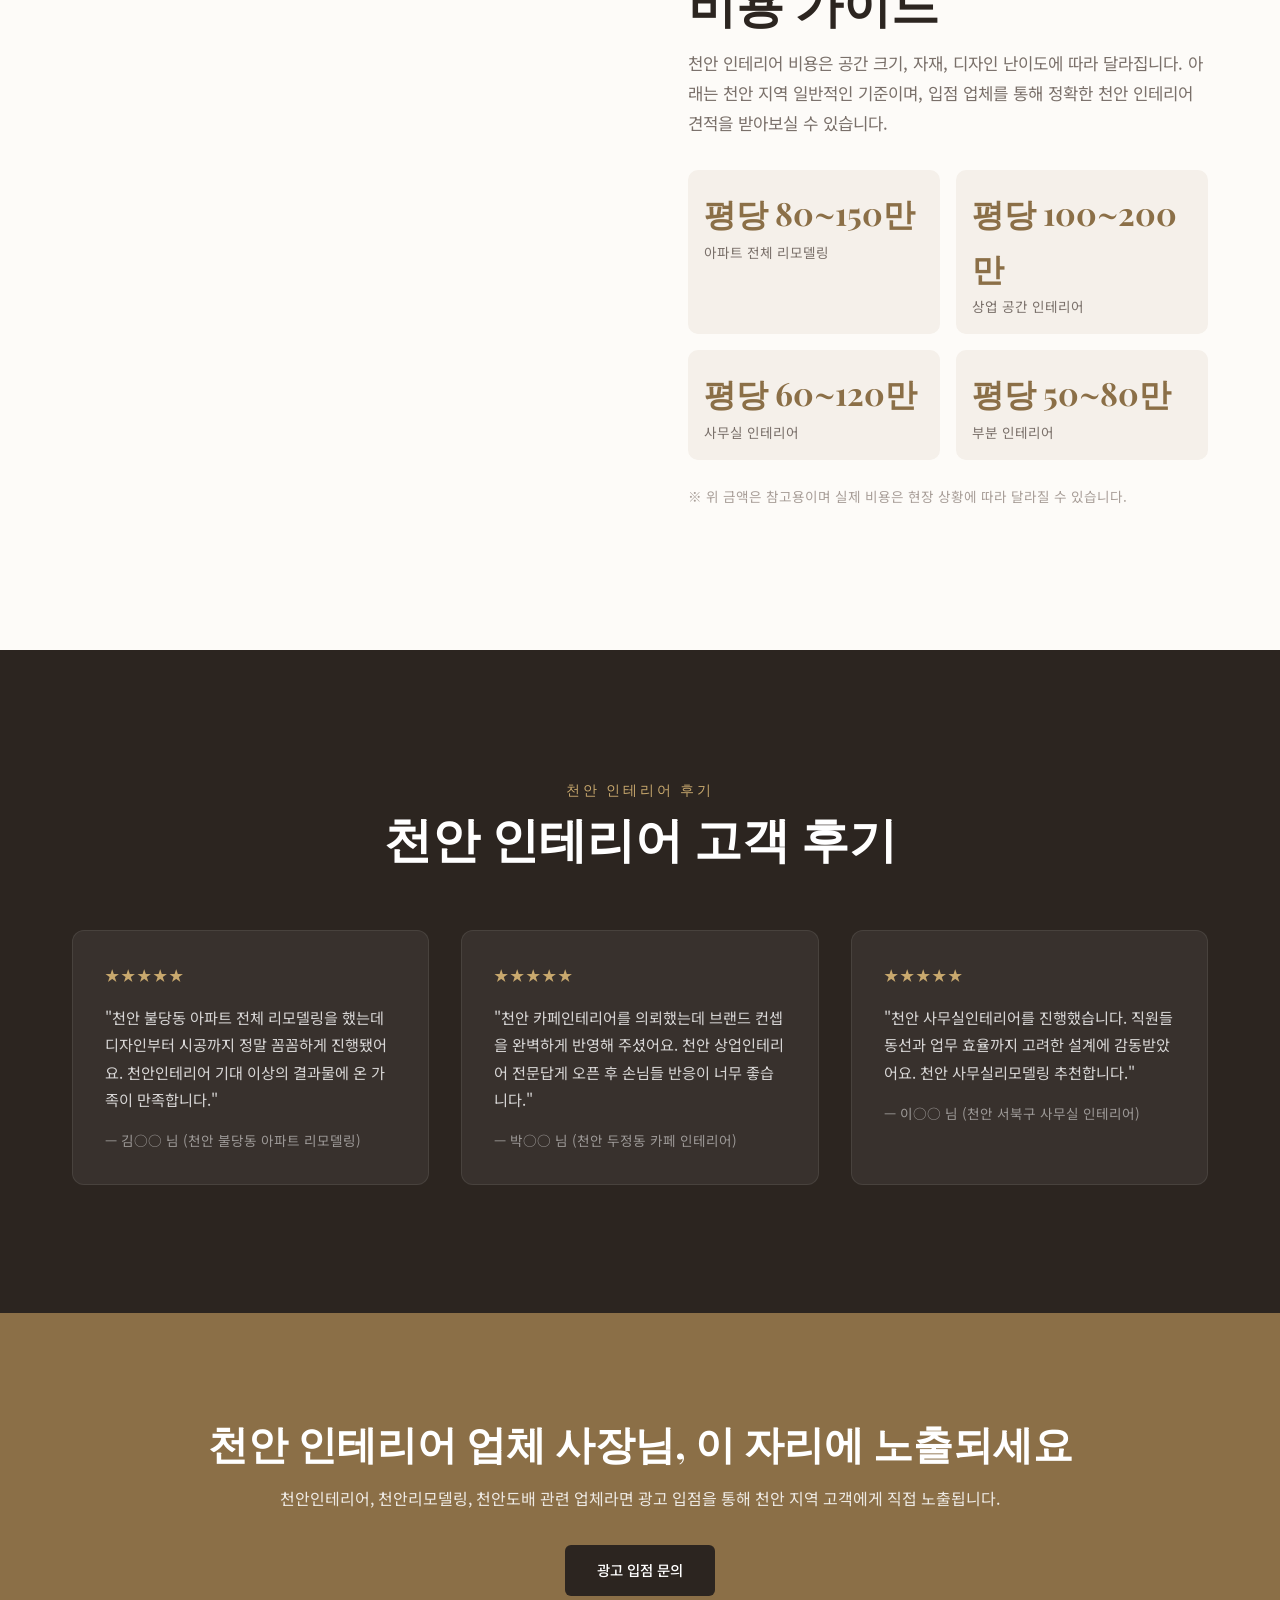
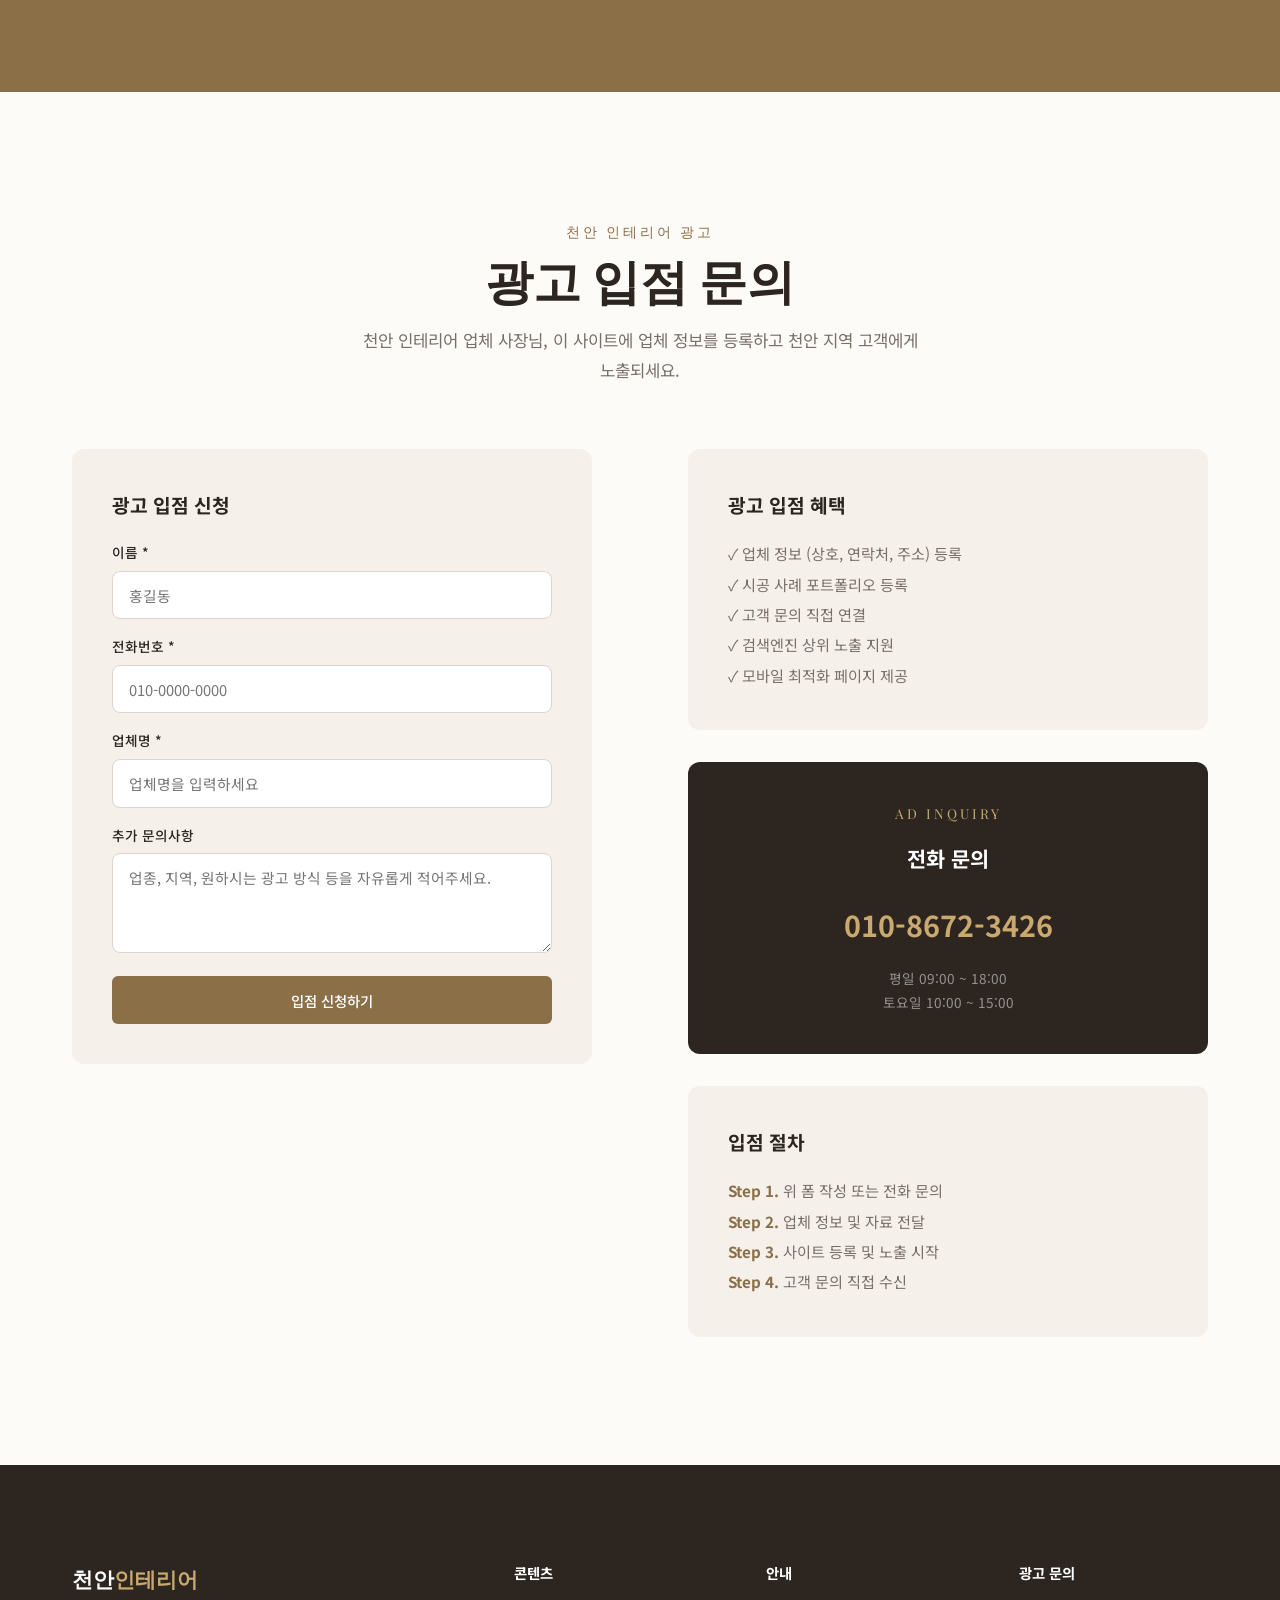
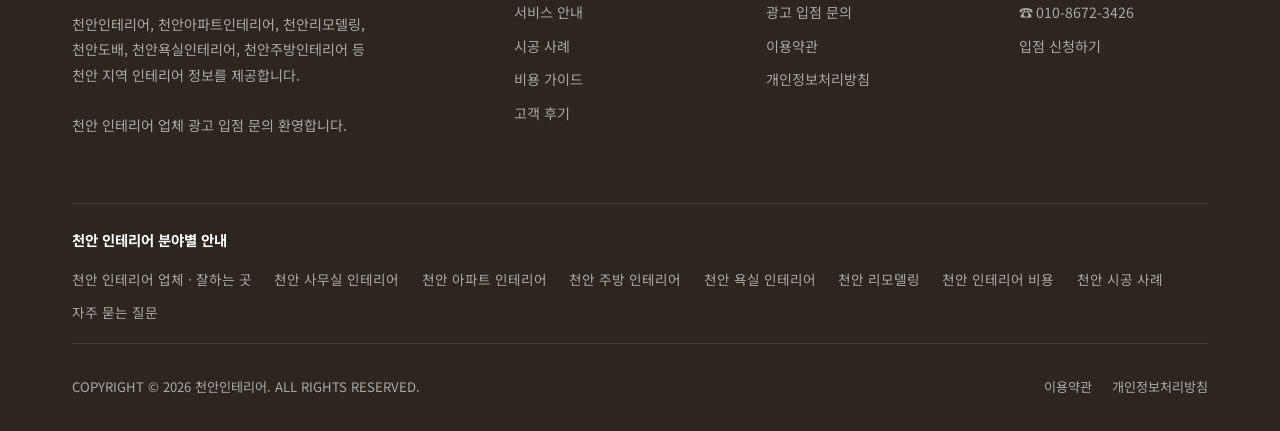
==== commit d0d2ca30: "Add files via upload" ====
--- a/index.html
+++ b/index.html
@@ -73,7 +73,7 @@
   {"@context":"https://schema.org","@type":"SiteNavigationElement","position":6,"name":"천안 인테리어 비용","url":"https://cheonaninterior.daewoonai.com/cheonan-interior-cost"},
   {"@context":"https://schema.org","@type":"SiteNavigationElement","position":7,"name":"천안 인테리어 시공사례","url":"https://cheonaninterior.daewoonai.com/cheonan-interior-portfolio"},
   {"@context":"https://schema.org","@type":"SiteNavigationElement","position":8,"name":"천안 인테리어 자주 묻는 질문","url":"https://cheonaninterior.daewoonai.com/cheonan-interior-faq"},
-  {"@context":"https://schema.org","@type":"SiteNavigationElement","position":9,"name":"천안 인테리어 업체 추천","url":"https://cheonaninterior.daewoonai.com/cheonan-interior-company"}
+  {"@context":"https://schema.org","@type":"SiteNavigationElement","position":9,"name":"천안 인테리어 업체 추천 · 잘하는 곳","url":"https://cheonaninterior.daewoonai.com/cheonan-interior-company"}
 ]
 </script>
 <title>천안인테리어 - 천안아파트인테리어,천안리모델링,천안도배,천안욕실인테리어,천안주방인테리어</title>
@@ -1482,7 +1482,7 @@
     <div style="border-top:1px solid rgba(255,255,255,0.1);padding-top:1.5rem;margin-bottom:1.2rem;">
       <h4 class="footer-heading">천안 인테리어 분야별 안내</h4>
       <div style="display:flex;flex-wrap:wrap;gap:0.6rem 1.4rem;">
-        <a href="/cheonan-interior-company" style="font-size:0.85rem;">천안 인테리어 업체 추천</a>
+        <a href="/cheonan-interior-company" style="font-size:0.85rem;">천안 인테리어 업체 · 잘하는 곳</a>
         <a href="/cheonan-office-interior" style="font-size:0.85rem;">천안 사무실 인테리어</a>
         <a href="/cheonan-apart-interior" style="font-size:0.85rem;">천안 아파트 인테리어</a>
         <a href="/cheonan-kitchen-interior" style="font-size:0.85rem;">천안 주방 인테리어</a>
